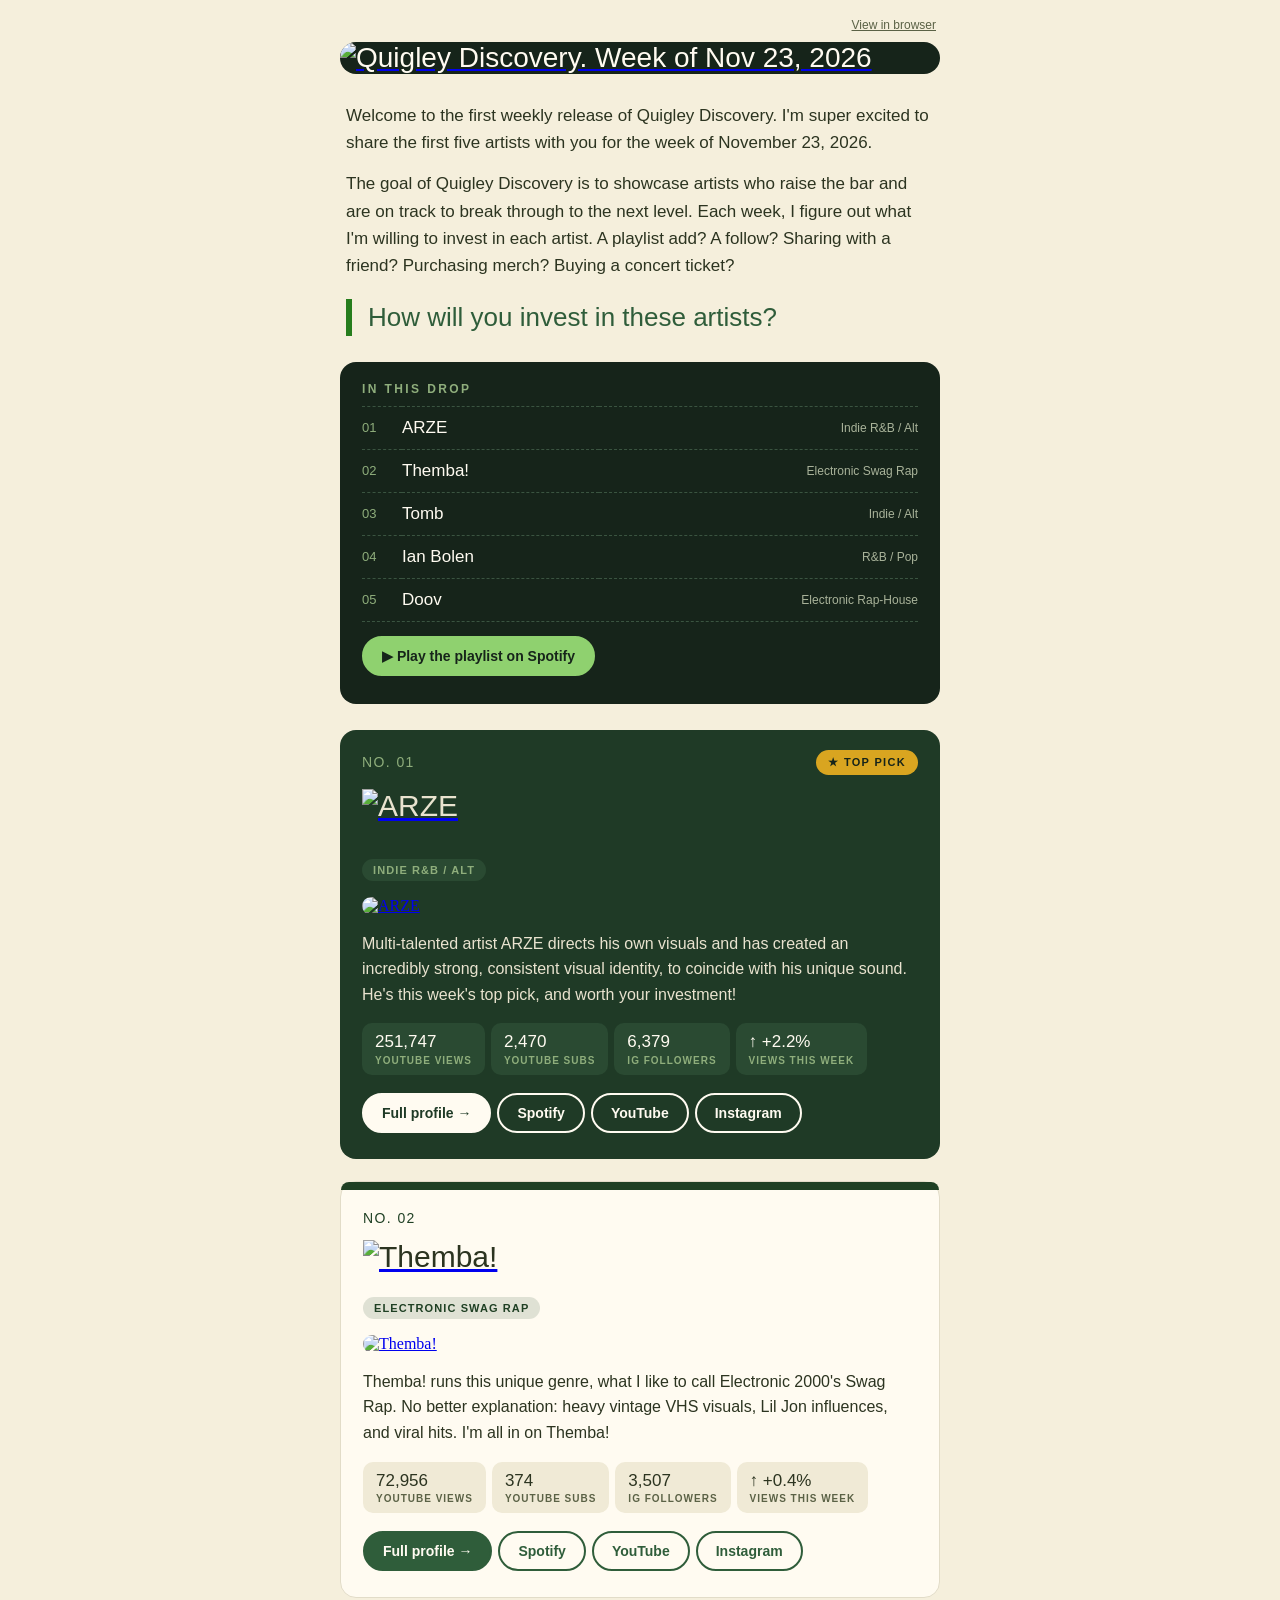
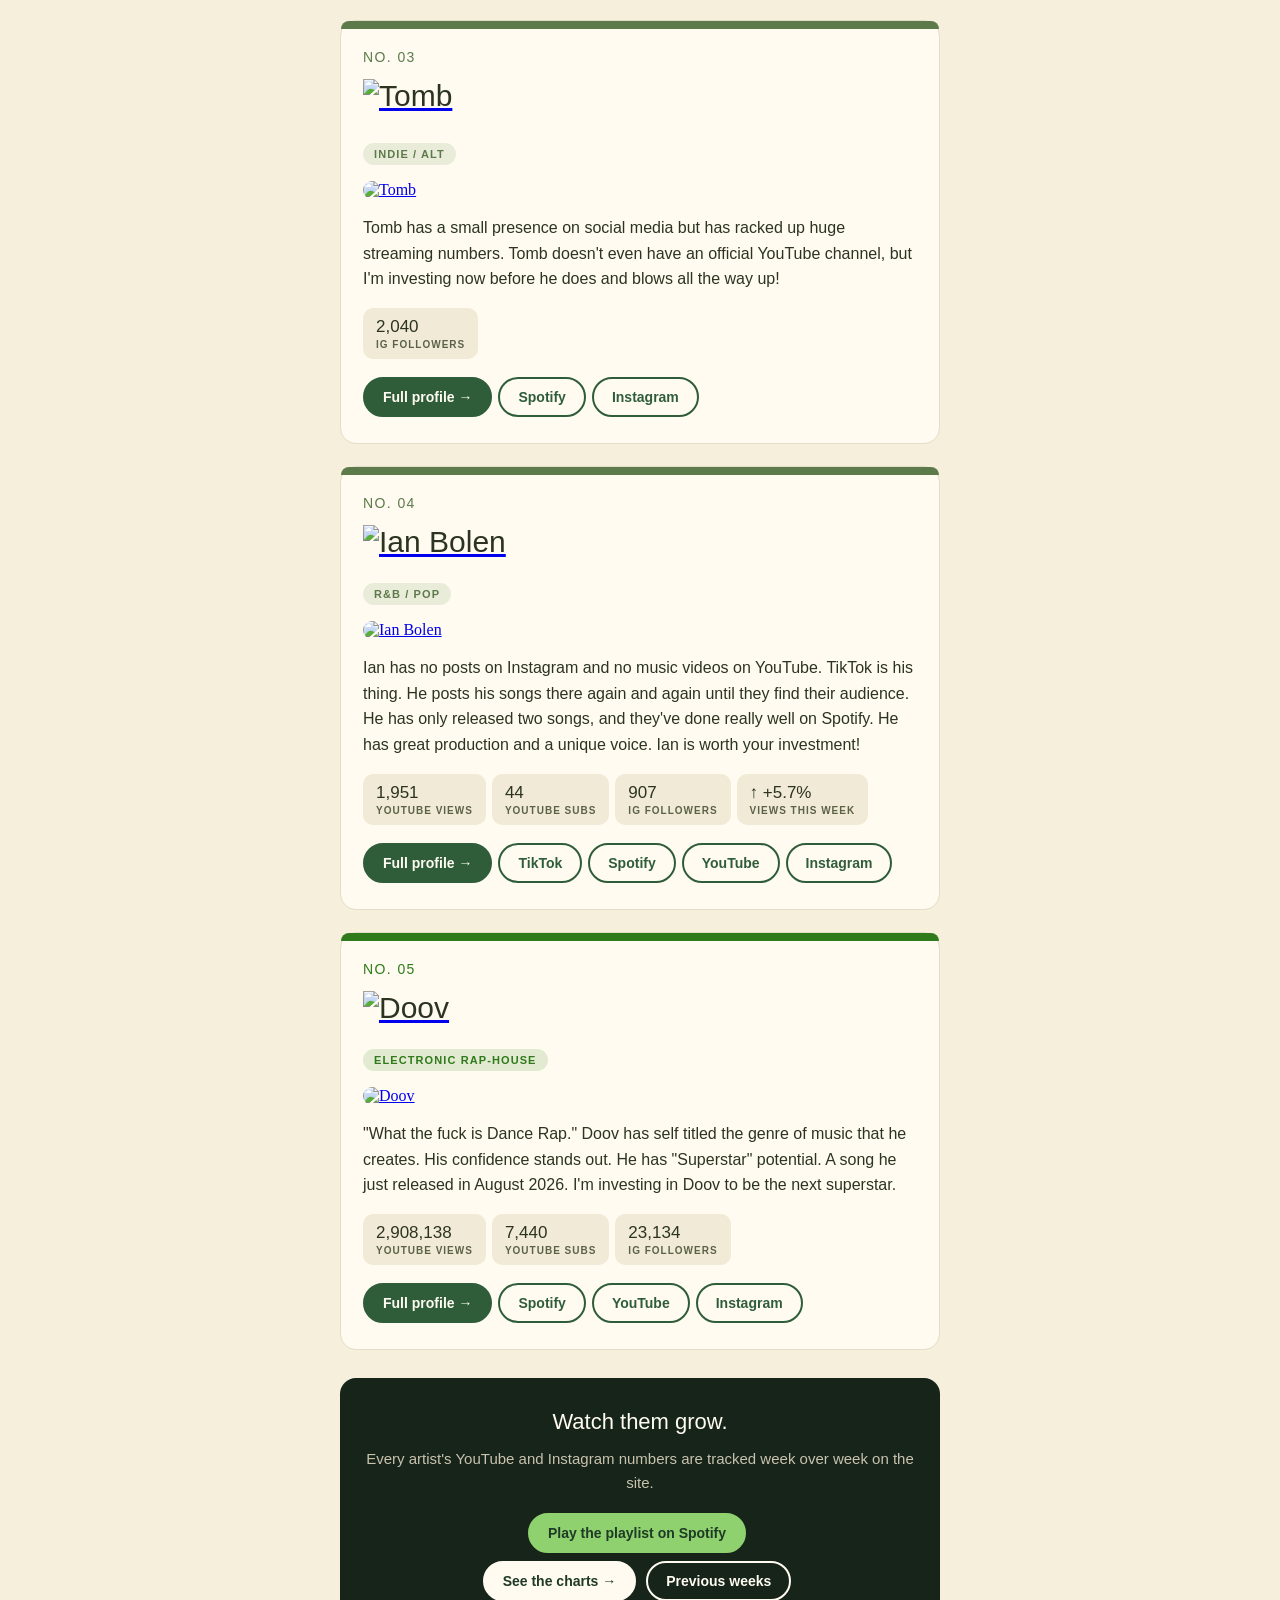
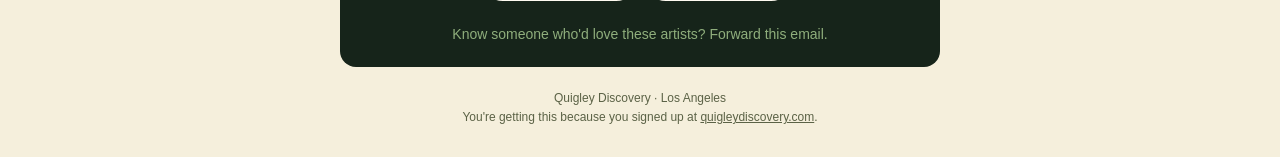
==== frontend/email/2026-11-23/index.html @ c69f8903 "Weekly newsletter: generator, images and the Nov 23 email backend/email_draft.py builds the mailing-" ====
<!DOCTYPE html>
<html lang="en">
<head>
<meta charset="utf-8">
<meta name="viewport" content="width=device-width, initial-scale=1">
<meta name="color-scheme" content="light">
<title>This week&#x27;s 5: ARZE + 4 more independent artists</title>
<!-- Subject line: This week&#x27;s 5: ARZE + 4 more independent artists -->
</head>
<body style="margin:0;padding:0;background:#F5EFDC;">
<div style="display:none;max-height:0;overflow:hidden;opacity:0;">Week of Nov 23, 2026: ARZE, Themba!, Tomb, Ian Bolen, Doov.</div>
<table role="presentation" width="100%" cellpadding="0" cellspacing="0" border="0" style="background:#F5EFDC;">
<tr><td align="center" style="padding:18px 12px 30px 12px;">
  <table role="presentation" width="100%" cellpadding="0" cellspacing="0" border="0" style="max-width:600px;">

    <tr><td align="right" style="padding:0 4px 10px 0;font-family:Arial, Helvetica, sans-serif;font-size:12px;">
      <a href="/email/2026-11-23/" style="color:#5B6246;">View in browser</a>
    </td></tr>

    <tr><td><a href="/"><img src="/email/2026-11-23/header.jpg" width="600" alt="Quigley Discovery. Week of Nov 23, 2026"
      style="display:block;width:100%;max-width:600px;height:auto;border:0;border-radius:18px;
      background:#16241A;font-family:'Arial Black', Arial, Helvetica, sans-serif;font-size:28px;color:#FFFBF1;"></a></td></tr>

    
<tr><td style="padding:28px 6px 26px 6px;">
  <p style="font-family:Arial, Helvetica, sans-serif;font-size:17px;line-height:1.6;color:#2C3420;margin:0 0 14px 0;">Welcome to the first weekly release of Quigley Discovery. I&#x27;m super excited to share the first five artists with you for the week of November 23, 2026.</p><p style="font-family:Arial, Helvetica, sans-serif;font-size:17px;line-height:1.6;color:#2C3420;margin:0 0 14px 0;">The goal of Quigley Discovery is to showcase artists who raise the bar and are on track to break through to the next level. Each week, I figure out what I&#x27;m willing to invest in each artist. A playlist add? A follow? Sharing with a friend? Purchasing merch? Buying a concert ticket?</p>
  <p style="font-family:'Arial Black', Arial, Helvetica, sans-serif;font-size:26px;line-height:1.25;color:#2F5D3A;margin:20px 0 0 0;
            padding:2px 0 2px 16px;border-left:6px solid #267D1D;">How will you invest in these artists?</p>
</td></tr>
    
<tr><td style="padding:0 0 26px 0;">
  <table role="presentation" width="100%" cellpadding="0" cellspacing="0" border="0" style="background:#16241A;border-radius:16px;">
    <tr><td style="padding:20px 22px 10px 22px;">
      <div style="font-family:Arial, Helvetica, sans-serif;font-size:12px;font-weight:bold;letter-spacing:.2em;color:#8FAE7C;margin-bottom:10px;">IN THIS DROP</div>
      <table role="presentation" width="100%" cellpadding="0" cellspacing="0" border="0"><tr><td style="padding:11px 0;border-top:1px dashed #3A5440;font-family:'Arial Black', Arial, Helvetica, sans-serif;font-size:13px;color:#8FAE7C;width:40px;">01</td><td style="padding:11px 0;border-top:1px dashed #3A5440;"><a href="/artist-arze.html" style="font-family:'Arial Black', Arial, Helvetica, sans-serif;font-size:17px;color:#FFFBF1;text-decoration:none;">ARZE</a></td><td align="right" style="padding:11px 0;border-top:1px dashed #3A5440;font-family:Arial, Helvetica, sans-serif;font-size:12px;color:#A9B39A;">Indie R&amp;B / Alt</td></tr><tr><td style="padding:11px 0;border-top:1px dashed #3A5440;font-family:'Arial Black', Arial, Helvetica, sans-serif;font-size:13px;color:#8FAE7C;width:40px;">02</td><td style="padding:11px 0;border-top:1px dashed #3A5440;"><a href="/artist-themba.html" style="font-family:'Arial Black', Arial, Helvetica, sans-serif;font-size:17px;color:#FFFBF1;text-decoration:none;">Themba!</a></td><td align="right" style="padding:11px 0;border-top:1px dashed #3A5440;font-family:Arial, Helvetica, sans-serif;font-size:12px;color:#A9B39A;">Electronic Swag Rap</td></tr><tr><td style="padding:11px 0;border-top:1px dashed #3A5440;font-family:'Arial Black', Arial, Helvetica, sans-serif;font-size:13px;color:#8FAE7C;width:40px;">03</td><td style="padding:11px 0;border-top:1px dashed #3A5440;"><a href="/artist-tomb.html" style="font-family:'Arial Black', Arial, Helvetica, sans-serif;font-size:17px;color:#FFFBF1;text-decoration:none;">Tomb</a></td><td align="right" style="padding:11px 0;border-top:1px dashed #3A5440;font-family:Arial, Helvetica, sans-serif;font-size:12px;color:#A9B39A;">Indie / Alt</td></tr><tr><td style="padding:11px 0;border-top:1px dashed #3A5440;font-family:'Arial Black', Arial, Helvetica, sans-serif;font-size:13px;color:#8FAE7C;width:40px;">04</td><td style="padding:11px 0;border-top:1px dashed #3A5440;"><a href="/artist-ianbolen.html" style="font-family:'Arial Black', Arial, Helvetica, sans-serif;font-size:17px;color:#FFFBF1;text-decoration:none;">Ian Bolen</a></td><td align="right" style="padding:11px 0;border-top:1px dashed #3A5440;font-family:Arial, Helvetica, sans-serif;font-size:12px;color:#A9B39A;">R&amp;B / Pop</td></tr><tr><td style="padding:11px 0;border-top:1px dashed #3A5440;font-family:'Arial Black', Arial, Helvetica, sans-serif;font-size:13px;color:#8FAE7C;width:40px;">05</td><td style="padding:11px 0;border-top:1px dashed #3A5440;"><a href="/artist-doov.html" style="font-family:'Arial Black', Arial, Helvetica, sans-serif;font-size:17px;color:#FFFBF1;text-decoration:none;">Doov</a></td><td align="right" style="padding:11px 0;border-top:1px dashed #3A5440;font-family:Arial, Helvetica, sans-serif;font-size:12px;color:#A9B39A;">Electronic Rap-House</td></tr></table>
      <div style="padding:14px 0 10px 0;border-top:1px dashed #3A5440;"><a href="https://open.spotify.com/playlist/3cFHp7d52RIgABkrrFsjii" style="display:inline-block;background:#8FD16F;color:#16241A;border:2px solid #8FD16F;padding:10px 18px;border-radius:999px;font-family:Arial, Helvetica, sans-serif;font-size:14px;font-weight:bold;text-decoration:none;margin:0 6px 8px 0;">▶ Play the playlist on Spotify</a></div>
    </td></tr>
  </table>
</td></tr>
    
<tr><td style="padding:0 0 22px 0;">
  <table role="presentation" width="100%" cellpadding="0" cellspacing="0" border="0"
         style="background:#1F3A26;border-radius:16px;">
    
    <tr><td style="padding:20px 22px 18px 22px;">
      <table role="presentation" width="100%" cellpadding="0" cellspacing="0" border="0"><tr>
        <td style="vertical-align:middle;font-family:'Arial Black', Arial, Helvetica, sans-serif;font-size:14px;letter-spacing:.1em;color:#8FAE7C;">NO. 01</td>
        <td align="right" style="vertical-align:middle;"><span style="display:inline-block;background:#D9A520;color:#16241A;font-family:Arial, Helvetica, sans-serif;font-size:11px;font-weight:bold;letter-spacing:.12em;padding:6px 12px;border-radius:999px;">★ TOP PICK</span></td>
      </tr></table>
      <a href="/artist-arze.html"><img src="/email/2026-11-23/name-arze.png" width="175" height="58"
         alt="ARZE" style="display:block;max-width:100%;height:auto;border:0;margin:14px 0 12px 0;
         font-family:'Arial Black', Arial, Helvetica, sans-serif;font-size:30px;color:#E9E3CF;"></a>
      <span style="display:inline-block;background:#2A4A32;color:#8FAE7C;font-family:Arial, Helvetica, sans-serif;font-size:11px;font-weight:bold;letter-spacing:.1em;text-transform:uppercase;padding:5px 11px;border-radius:999px;">Indie R&amp;B / Alt</span>
      <a href="/artist-arze.html"><img src="/email/2026-11-23/photo-arze.jpg" width="556" alt="ARZE" style="display:block;width:100%;max-width:556px;height:auto;border:0;border-radius:12px;margin:16px 0 0 0;"></a>
      <p style="font-family:Arial, Helvetica, sans-serif;font-size:16px;line-height:1.6;color:#E9E3CF;margin:16px 0 0 0;">Multi-talented artist ARZE directs his own visuals and has created an incredibly strong, consistent visual identity, to coincide with his unique sound. He&#x27;s this week&#x27;s top pick, and worth your investment!</p>
      <div style="margin:16px 0 4px 0;"><div style="display:inline-block;vertical-align:top;background:#2A4A32;border-radius:10px;padding:9px 13px;margin:0 6px 6px 0;"><div style="font-family:'Arial Black', Arial, Helvetica, sans-serif;font-size:17px;line-height:1.2;color:#FFFBF1;">251,747</div><div style="font-family:Arial, Helvetica, sans-serif;font-size:10px;font-weight:bold;letter-spacing:.1em;text-transform:uppercase;color:#8FAE7C;margin-top:2px;">YouTube views</div></div><div style="display:inline-block;vertical-align:top;background:#2A4A32;border-radius:10px;padding:9px 13px;margin:0 6px 6px 0;"><div style="font-family:'Arial Black', Arial, Helvetica, sans-serif;font-size:17px;line-height:1.2;color:#FFFBF1;">2,470</div><div style="font-family:Arial, Helvetica, sans-serif;font-size:10px;font-weight:bold;letter-spacing:.1em;text-transform:uppercase;color:#8FAE7C;margin-top:2px;">YouTube subs</div></div><div style="display:inline-block;vertical-align:top;background:#2A4A32;border-radius:10px;padding:9px 13px;margin:0 6px 6px 0;"><div style="font-family:'Arial Black', Arial, Helvetica, sans-serif;font-size:17px;line-height:1.2;color:#FFFBF1;">6,379</div><div style="font-family:Arial, Helvetica, sans-serif;font-size:10px;font-weight:bold;letter-spacing:.1em;text-transform:uppercase;color:#8FAE7C;margin-top:2px;">IG followers</div></div><div style="display:inline-block;vertical-align:top;background:#2A4A32;border-radius:10px;padding:9px 13px;margin:0 6px 6px 0;"><div style="font-family:'Arial Black', Arial, Helvetica, sans-serif;font-size:17px;line-height:1.2;color:#FFFBF1;">↑ +2.2%</div><div style="font-family:Arial, Helvetica, sans-serif;font-size:10px;font-weight:bold;letter-spacing:.1em;text-transform:uppercase;color:#8FAE7C;margin-top:2px;">views this week</div></div></div>
      <div style="margin-top:12px;"><a href="/artist-arze.html" style="display:inline-block;background:#FFFBF1;color:#1F3A26;border:2px solid #FFFBF1;padding:10px 18px;border-radius:999px;font-family:Arial, Helvetica, sans-serif;font-size:14px;font-weight:bold;text-decoration:none;margin:0 6px 8px 0;">Full profile →</a><a href="https://open.spotify.com/artist/1mc1ff9UjEKIxGPY8CJdSA" style="display:inline-block;background:transparent;color:#FFFBF1;border:2px solid #FFFBF1;padding:10px 18px;border-radius:999px;font-family:Arial, Helvetica, sans-serif;font-size:14px;font-weight:bold;text-decoration:none;margin:0 6px 8px 0;">Spotify</a><a href="https://youtu.be/oFea3kAnpk0?si=DdUPO1YM6VYQZkXA" style="display:inline-block;background:transparent;color:#FFFBF1;border:2px solid #FFFBF1;padding:10px 18px;border-radius:999px;font-family:Arial, Helvetica, sans-serif;font-size:14px;font-weight:bold;text-decoration:none;margin:0 6px 8px 0;">YouTube</a><a href="https://www.instagram.com/_____arze_____" style="display:inline-block;background:transparent;color:#FFFBF1;border:2px solid #FFFBF1;padding:10px 18px;border-radius:999px;font-family:Arial, Helvetica, sans-serif;font-size:14px;font-weight:bold;text-decoration:none;margin:0 6px 8px 0;">Instagram</a></div>
    </td></tr>
  </table>
</td></tr>
<tr><td style="padding:0 0 22px 0;">
  <table role="presentation" width="100%" cellpadding="0" cellspacing="0" border="0"
         style="background:#FFFBF1;border:1px solid #E2DCC8;border-radius:16px;">
    <tr><td style="height:8px;line-height:8px;font-size:0;background:#1F4024;border-radius:16px 16px 0 0;">&nbsp;</td></tr>
    <tr><td style="padding:20px 22px 18px 22px;">
      <table role="presentation" width="100%" cellpadding="0" cellspacing="0" border="0"><tr>
        <td style="vertical-align:middle;font-family:'Arial Black', Arial, Helvetica, sans-serif;font-size:14px;letter-spacing:.1em;color:#1F4024;">NO. 02</td>
        
      </tr></table>
      <a href="/artist-themba.html"><img src="/email/2026-11-23/name-themba.png" width="303" height="45"
         alt="Themba!" style="display:block;max-width:100%;height:auto;border:0;margin:14px 0 12px 0;
         font-family:'Arial Black', Arial, Helvetica, sans-serif;font-size:30px;color:#2C3420;"></a>
      <span style="display:inline-block;background:rgba(31,64,36,0.14);color:#1F4024;font-family:Arial, Helvetica, sans-serif;font-size:11px;font-weight:bold;letter-spacing:.1em;text-transform:uppercase;padding:5px 11px;border-radius:999px;">Electronic Swag Rap</span>
      <a href="/artist-themba.html"><img src="/email/2026-11-23/photo-themba.jpg" width="556" alt="Themba!" style="display:block;width:100%;max-width:556px;height:auto;border:0;border-radius:12px;margin:16px 0 0 0;"></a>
      <p style="font-family:Arial, Helvetica, sans-serif;font-size:16px;line-height:1.6;color:#2C3420;margin:16px 0 0 0;">Themba! runs this unique genre, what I like to call Electronic 2000&#x27;s Swag Rap. No better explanation: heavy vintage VHS visuals, Lil Jon influences, and viral hits. I&#x27;m all in on Themba!</p>
      <div style="margin:16px 0 4px 0;"><div style="display:inline-block;vertical-align:top;background:#F0EAD6;border-radius:10px;padding:9px 13px;margin:0 6px 6px 0;"><div style="font-family:'Arial Black', Arial, Helvetica, sans-serif;font-size:17px;line-height:1.2;color:#2C3420;">72,956</div><div style="font-family:Arial, Helvetica, sans-serif;font-size:10px;font-weight:bold;letter-spacing:.1em;text-transform:uppercase;color:#5B6246;margin-top:2px;">YouTube views</div></div><div style="display:inline-block;vertical-align:top;background:#F0EAD6;border-radius:10px;padding:9px 13px;margin:0 6px 6px 0;"><div style="font-family:'Arial Black', Arial, Helvetica, sans-serif;font-size:17px;line-height:1.2;color:#2C3420;">374</div><div style="font-family:Arial, Helvetica, sans-serif;font-size:10px;font-weight:bold;letter-spacing:.1em;text-transform:uppercase;color:#5B6246;margin-top:2px;">YouTube subs</div></div><div style="display:inline-block;vertical-align:top;background:#F0EAD6;border-radius:10px;padding:9px 13px;margin:0 6px 6px 0;"><div style="font-family:'Arial Black', Arial, Helvetica, sans-serif;font-size:17px;line-height:1.2;color:#2C3420;">3,507</div><div style="font-family:Arial, Helvetica, sans-serif;font-size:10px;font-weight:bold;letter-spacing:.1em;text-transform:uppercase;color:#5B6246;margin-top:2px;">IG followers</div></div><div style="display:inline-block;vertical-align:top;background:#F0EAD6;border-radius:10px;padding:9px 13px;margin:0 6px 6px 0;"><div style="font-family:'Arial Black', Arial, Helvetica, sans-serif;font-size:17px;line-height:1.2;color:#2C3420;">↑ +0.4%</div><div style="font-family:Arial, Helvetica, sans-serif;font-size:10px;font-weight:bold;letter-spacing:.1em;text-transform:uppercase;color:#5B6246;margin-top:2px;">views this week</div></div></div>
      <div style="margin-top:12px;"><a href="/artist-themba.html" style="display:inline-block;background:#2F5D3A;color:#FFFBF1;border:2px solid #2F5D3A;padding:10px 18px;border-radius:999px;font-family:Arial, Helvetica, sans-serif;font-size:14px;font-weight:bold;text-decoration:none;margin:0 6px 8px 0;">Full profile →</a><a href="https://open.spotify.com/artist/42rqSuMW9VQ8ccRKgpOZOD" style="display:inline-block;background:transparent;color:#2F5D3A;border:2px solid #2F5D3A;padding:10px 18px;border-radius:999px;font-family:Arial, Helvetica, sans-serif;font-size:14px;font-weight:bold;text-decoration:none;margin:0 6px 8px 0;">Spotify</a><a href="https://youtu.be/y43o6mVcnL4?si=lgsZPemz0tMBEzfY" style="display:inline-block;background:transparent;color:#2F5D3A;border:2px solid #2F5D3A;padding:10px 18px;border-radius:999px;font-family:Arial, Helvetica, sans-serif;font-size:14px;font-weight:bold;text-decoration:none;margin:0 6px 8px 0;">YouTube</a><a href="https://www.instagram.com/thembaaaaaaaaaa/" style="display:inline-block;background:transparent;color:#2F5D3A;border:2px solid #2F5D3A;padding:10px 18px;border-radius:999px;font-family:Arial, Helvetica, sans-serif;font-size:14px;font-weight:bold;text-decoration:none;margin:0 6px 8px 0;">Instagram</a></div>
    </td></tr>
  </table>
</td></tr>
<tr><td style="padding:0 0 22px 0;">
  <table role="presentation" width="100%" cellpadding="0" cellspacing="0" border="0"
         style="background:#FFFBF1;border:1px solid #E2DCC8;border-radius:16px;">
    <tr><td style="height:8px;line-height:8px;font-size:0;background:#5C7A4A;border-radius:16px 16px 0 0;">&nbsp;</td></tr>
    <tr><td style="padding:20px 22px 18px 22px;">
      <table role="presentation" width="100%" cellpadding="0" cellspacing="0" border="0"><tr>
        <td style="vertical-align:middle;font-family:'Arial Black', Arial, Helvetica, sans-serif;font-size:14px;letter-spacing:.1em;color:#5C7A4A;">NO. 03</td>
        
      </tr></table>
      <a href="/artist-tomb.html"><img src="/email/2026-11-23/name-tomb.png" width="140" height="52"
         alt="Tomb" style="display:block;max-width:100%;height:auto;border:0;margin:14px 0 12px 0;
         font-family:'Arial Black', Arial, Helvetica, sans-serif;font-size:30px;color:#2C3420;"></a>
      <span style="display:inline-block;background:rgba(140,168,110,0.18);color:#5C7A4A;font-family:Arial, Helvetica, sans-serif;font-size:11px;font-weight:bold;letter-spacing:.1em;text-transform:uppercase;padding:5px 11px;border-radius:999px;">Indie / Alt</span>
      <a href="/artist-tomb.html"><img src="/email/2026-11-23/photo-tomb.jpg" width="556" alt="Tomb" style="display:block;width:100%;max-width:556px;height:auto;border:0;border-radius:12px;margin:16px 0 0 0;"></a>
      <p style="font-family:Arial, Helvetica, sans-serif;font-size:16px;line-height:1.6;color:#2C3420;margin:16px 0 0 0;">Tomb has a small presence on social media but has racked up huge streaming numbers. Tomb doesn&#x27;t even have an official YouTube channel, but I&#x27;m investing now before he does and blows all the way up!</p>
      <div style="margin:16px 0 4px 0;"><div style="display:inline-block;vertical-align:top;background:#F0EAD6;border-radius:10px;padding:9px 13px;margin:0 6px 6px 0;"><div style="font-family:'Arial Black', Arial, Helvetica, sans-serif;font-size:17px;line-height:1.2;color:#2C3420;">2,040</div><div style="font-family:Arial, Helvetica, sans-serif;font-size:10px;font-weight:bold;letter-spacing:.1em;text-transform:uppercase;color:#5B6246;margin-top:2px;">IG followers</div></div></div>
      <div style="margin-top:12px;"><a href="/artist-tomb.html" style="display:inline-block;background:#2F5D3A;color:#FFFBF1;border:2px solid #2F5D3A;padding:10px 18px;border-radius:999px;font-family:Arial, Helvetica, sans-serif;font-size:14px;font-weight:bold;text-decoration:none;margin:0 6px 8px 0;">Full profile →</a><a href="https://open.spotify.com/artist/4udkKl2jIWRX7CzPthWTvF" style="display:inline-block;background:transparent;color:#2F5D3A;border:2px solid #2F5D3A;padding:10px 18px;border-radius:999px;font-family:Arial, Helvetica, sans-serif;font-size:14px;font-weight:bold;text-decoration:none;margin:0 6px 8px 0;">Spotify</a><a href="https://www.instagram.com/tomb.___/" style="display:inline-block;background:transparent;color:#2F5D3A;border:2px solid #2F5D3A;padding:10px 18px;border-radius:999px;font-family:Arial, Helvetica, sans-serif;font-size:14px;font-weight:bold;text-decoration:none;margin:0 6px 8px 0;">Instagram</a></div>
    </td></tr>
  </table>
</td></tr>
<tr><td style="padding:0 0 22px 0;">
  <table role="presentation" width="100%" cellpadding="0" cellspacing="0" border="0"
         style="background:#FFFBF1;border:1px solid #E2DCC8;border-radius:16px;">
    <tr><td style="height:8px;line-height:8px;font-size:0;background:#5C7A4A;border-radius:16px 16px 0 0;">&nbsp;</td></tr>
    <tr><td style="padding:20px 22px 18px 22px;">
      <table role="presentation" width="100%" cellpadding="0" cellspacing="0" border="0"><tr>
        <td style="vertical-align:middle;font-family:'Arial Black', Arial, Helvetica, sans-serif;font-size:14px;letter-spacing:.1em;color:#5C7A4A;">NO. 04</td>
        
      </tr></table>
      <a href="/artist-ianbolen.html"><img src="/email/2026-11-23/name-ian-bolen.png" width="196" height="46"
         alt="Ian Bolen" style="display:block;max-width:100%;height:auto;border:0;margin:14px 0 12px 0;
         font-family:'Arial Black', Arial, Helvetica, sans-serif;font-size:30px;color:#2C3420;"></a>
      <span style="display:inline-block;background:rgba(140,168,110,0.18);color:#5C7A4A;font-family:Arial, Helvetica, sans-serif;font-size:11px;font-weight:bold;letter-spacing:.1em;text-transform:uppercase;padding:5px 11px;border-radius:999px;">R&amp;B / Pop</span>
      <a href="/artist-ianbolen.html"><img src="/email/2026-11-23/photo-ian-bolen.jpg" width="556" alt="Ian Bolen" style="display:block;width:100%;max-width:556px;height:auto;border:0;border-radius:12px;margin:16px 0 0 0;"></a>
      <p style="font-family:Arial, Helvetica, sans-serif;font-size:16px;line-height:1.6;color:#2C3420;margin:16px 0 0 0;">Ian has no posts on Instagram and no music videos on YouTube. TikTok is his thing. He posts his songs there again and again until they find their audience. He has only released two songs, and they&#x27;ve done really well on Spotify. He has great production and a unique voice. Ian is worth your investment!</p>
      <div style="margin:16px 0 4px 0;"><div style="display:inline-block;vertical-align:top;background:#F0EAD6;border-radius:10px;padding:9px 13px;margin:0 6px 6px 0;"><div style="font-family:'Arial Black', Arial, Helvetica, sans-serif;font-size:17px;line-height:1.2;color:#2C3420;">1,951</div><div style="font-family:Arial, Helvetica, sans-serif;font-size:10px;font-weight:bold;letter-spacing:.1em;text-transform:uppercase;color:#5B6246;margin-top:2px;">YouTube views</div></div><div style="display:inline-block;vertical-align:top;background:#F0EAD6;border-radius:10px;padding:9px 13px;margin:0 6px 6px 0;"><div style="font-family:'Arial Black', Arial, Helvetica, sans-serif;font-size:17px;line-height:1.2;color:#2C3420;">44</div><div style="font-family:Arial, Helvetica, sans-serif;font-size:10px;font-weight:bold;letter-spacing:.1em;text-transform:uppercase;color:#5B6246;margin-top:2px;">YouTube subs</div></div><div style="display:inline-block;vertical-align:top;background:#F0EAD6;border-radius:10px;padding:9px 13px;margin:0 6px 6px 0;"><div style="font-family:'Arial Black', Arial, Helvetica, sans-serif;font-size:17px;line-height:1.2;color:#2C3420;">907</div><div style="font-family:Arial, Helvetica, sans-serif;font-size:10px;font-weight:bold;letter-spacing:.1em;text-transform:uppercase;color:#5B6246;margin-top:2px;">IG followers</div></div><div style="display:inline-block;vertical-align:top;background:#F0EAD6;border-radius:10px;padding:9px 13px;margin:0 6px 6px 0;"><div style="font-family:'Arial Black', Arial, Helvetica, sans-serif;font-size:17px;line-height:1.2;color:#2C3420;">↑ +5.7%</div><div style="font-family:Arial, Helvetica, sans-serif;font-size:10px;font-weight:bold;letter-spacing:.1em;text-transform:uppercase;color:#5B6246;margin-top:2px;">views this week</div></div></div>
      <div style="margin-top:12px;"><a href="/artist-ianbolen.html" style="display:inline-block;background:#2F5D3A;color:#FFFBF1;border:2px solid #2F5D3A;padding:10px 18px;border-radius:999px;font-family:Arial, Helvetica, sans-serif;font-size:14px;font-weight:bold;text-decoration:none;margin:0 6px 8px 0;">Full profile →</a><a href="https://www.tiktok.com/@ianbolen" style="display:inline-block;background:transparent;color:#2F5D3A;border:2px solid #2F5D3A;padding:10px 18px;border-radius:999px;font-family:Arial, Helvetica, sans-serif;font-size:14px;font-weight:bold;text-decoration:none;margin:0 6px 8px 0;">TikTok</a><a href="https://open.spotify.com/artist/5E2qcj2QQnEN61NePeYDDo" style="display:inline-block;background:transparent;color:#2F5D3A;border:2px solid #2F5D3A;padding:10px 18px;border-radius:999px;font-family:Arial, Helvetica, sans-serif;font-size:14px;font-weight:bold;text-decoration:none;margin:0 6px 8px 0;">Spotify</a><a href="https://youtu.be/2hPu_C3C3QU?si=trLALnZj9ygLRa__" style="display:inline-block;background:transparent;color:#2F5D3A;border:2px solid #2F5D3A;padding:10px 18px;border-radius:999px;font-family:Arial, Helvetica, sans-serif;font-size:14px;font-weight:bold;text-decoration:none;margin:0 6px 8px 0;">YouTube</a><a href="https://www.instagram.com/ianbolen/?hl=en" style="display:inline-block;background:transparent;color:#2F5D3A;border:2px solid #2F5D3A;padding:10px 18px;border-radius:999px;font-family:Arial, Helvetica, sans-serif;font-size:14px;font-weight:bold;text-decoration:none;margin:0 6px 8px 0;">Instagram</a></div>
    </td></tr>
  </table>
</td></tr>
<tr><td style="padding:0 0 22px 0;">
  <table role="presentation" width="100%" cellpadding="0" cellspacing="0" border="0"
         style="background:#FFFBF1;border:1px solid #E2DCC8;border-radius:16px;">
    <tr><td style="height:8px;line-height:8px;font-size:0;background:#2F7A1A;border-radius:16px 16px 0 0;">&nbsp;</td></tr>
    <tr><td style="padding:20px 22px 18px 22px;">
      <table role="presentation" width="100%" cellpadding="0" cellspacing="0" border="0"><tr>
        <td style="vertical-align:middle;font-family:'Arial Black', Arial, Helvetica, sans-serif;font-size:14px;letter-spacing:.1em;color:#2F7A1A;">NO. 05</td>
        
      </tr></table>
      <a href="/artist-doov.html"><img src="/email/2026-11-23/name-doov.png" width="142" height="46"
         alt="Doov" style="display:block;max-width:100%;height:auto;border:0;margin:14px 0 12px 0;
         font-family:'Arial Black', Arial, Helvetica, sans-serif;font-size:30px;color:#2C3420;"></a>
      <span style="display:inline-block;background:rgba(79,145,48,0.16);color:#2F7A1A;font-family:Arial, Helvetica, sans-serif;font-size:11px;font-weight:bold;letter-spacing:.1em;text-transform:uppercase;padding:5px 11px;border-radius:999px;">Electronic Rap-House</span>
      <a href="/artist-doov.html"><img src="/email/2026-11-23/photo-doov.jpg" width="556" alt="Doov" style="display:block;width:100%;max-width:556px;height:auto;border:0;border-radius:12px;margin:16px 0 0 0;"></a>
      <p style="font-family:Arial, Helvetica, sans-serif;font-size:16px;line-height:1.6;color:#2C3420;margin:16px 0 0 0;">&quot;What the fuck is Dance Rap.&quot; Doov has self titled the genre of music that he creates. His confidence stands out. He has &quot;Superstar&quot; potential. A song he just released in August 2026. I&#x27;m investing in Doov to be the next superstar.</p>
      <div style="margin:16px 0 4px 0;"><div style="display:inline-block;vertical-align:top;background:#F0EAD6;border-radius:10px;padding:9px 13px;margin:0 6px 6px 0;"><div style="font-family:'Arial Black', Arial, Helvetica, sans-serif;font-size:17px;line-height:1.2;color:#2C3420;">2,908,138</div><div style="font-family:Arial, Helvetica, sans-serif;font-size:10px;font-weight:bold;letter-spacing:.1em;text-transform:uppercase;color:#5B6246;margin-top:2px;">YouTube views</div></div><div style="display:inline-block;vertical-align:top;background:#F0EAD6;border-radius:10px;padding:9px 13px;margin:0 6px 6px 0;"><div style="font-family:'Arial Black', Arial, Helvetica, sans-serif;font-size:17px;line-height:1.2;color:#2C3420;">7,440</div><div style="font-family:Arial, Helvetica, sans-serif;font-size:10px;font-weight:bold;letter-spacing:.1em;text-transform:uppercase;color:#5B6246;margin-top:2px;">YouTube subs</div></div><div style="display:inline-block;vertical-align:top;background:#F0EAD6;border-radius:10px;padding:9px 13px;margin:0 6px 6px 0;"><div style="font-family:'Arial Black', Arial, Helvetica, sans-serif;font-size:17px;line-height:1.2;color:#2C3420;">23,134</div><div style="font-family:Arial, Helvetica, sans-serif;font-size:10px;font-weight:bold;letter-spacing:.1em;text-transform:uppercase;color:#5B6246;margin-top:2px;">IG followers</div></div></div>
      <div style="margin-top:12px;"><a href="/artist-doov.html" style="display:inline-block;background:#2F5D3A;color:#FFFBF1;border:2px solid #2F5D3A;padding:10px 18px;border-radius:999px;font-family:Arial, Helvetica, sans-serif;font-size:14px;font-weight:bold;text-decoration:none;margin:0 6px 8px 0;">Full profile →</a><a href="https://open.spotify.com/artist/5HRGHEtYLGW78bYOxCmhnm" style="display:inline-block;background:transparent;color:#2F5D3A;border:2px solid #2F5D3A;padding:10px 18px;border-radius:999px;font-family:Arial, Helvetica, sans-serif;font-size:14px;font-weight:bold;text-decoration:none;margin:0 6px 8px 0;">Spotify</a><a href="https://www.youtube.com/channel/UCbQQA5AQYX9pkh76fo8-P5g" style="display:inline-block;background:transparent;color:#2F5D3A;border:2px solid #2F5D3A;padding:10px 18px;border-radius:999px;font-family:Arial, Helvetica, sans-serif;font-size:14px;font-weight:bold;text-decoration:none;margin:0 6px 8px 0;">YouTube</a><a href="https://www.instagram.com/itsdoov/" style="display:inline-block;background:transparent;color:#2F5D3A;border:2px solid #2F5D3A;padding:10px 18px;border-radius:999px;font-family:Arial, Helvetica, sans-serif;font-size:14px;font-weight:bold;text-decoration:none;margin:0 6px 8px 0;">Instagram</a></div>
    </td></tr>
  </table>
</td></tr>

    <tr><td style="padding:6px 0 0 0;">
      <table role="presentation" width="100%" cellpadding="0" cellspacing="0" border="0" style="background:#16241A;border-radius:16px;">
        <tr><td align="center" style="padding:30px 22px 22px 22px;">
          <div style="font-family:'Arial Black', Arial, Helvetica, sans-serif;font-size:22px;line-height:1.3;color:#FFFBF1;">Watch them grow.</div>
          <p style="font-family:Arial, Helvetica, sans-serif;font-size:15px;line-height:1.6;color:#C9C3AE;margin:10px 0 18px 0;">
            Every artist's YouTube and Instagram numbers are tracked week over week on the site.</p>
          <a href="https://open.spotify.com/playlist/3cFHp7d52RIgABkrrFsjii" style="display:inline-block;background:#8FD16F;color:#1F3A26;border:2px solid #8FD16F;padding:10px 18px;border-radius:999px;font-family:Arial, Helvetica, sans-serif;font-size:14px;font-weight:bold;text-decoration:none;margin:0 6px 8px 0;">Play the playlist on Spotify</a><br>
          <a href="/#trends" style="display:inline-block;background:#FFFBF1;color:#1F3A26;border:2px solid #FFFBF1;padding:10px 18px;border-radius:999px;font-family:Arial, Helvetica, sans-serif;font-size:14px;font-weight:bold;text-decoration:none;margin:0 6px 8px 0;">See the charts →</a>
          <a href="/archive.html" style="display:inline-block;background:transparent;color:#FFFBF1;border:2px solid #FFFBF1;padding:10px 18px;border-radius:999px;font-family:Arial, Helvetica, sans-serif;font-size:14px;font-weight:bold;text-decoration:none;margin:0 6px 8px 0;">Previous weeks</a>
          <p style="font-family:Arial, Helvetica, sans-serif;font-size:14px;line-height:1.6;color:#8FAE7C;margin:14px 0 0 0;">
            Know someone who'd love these artists? Forward this email.</p>
        </td></tr>
      </table>
    </td></tr>

    <tr><td align="center" style="padding:22px 10px 0 10px;">
      <p style="font-family:Arial, Helvetica, sans-serif;font-size:12px;line-height:1.6;color:#5B6246;margin:0;">
        Quigley Discovery · Los Angeles<br>
        You're getting this because you signed up at
        <a href="/" style="color:#5B6246;">quigleydiscovery.com</a>.
      </p>
    </td></tr>

  </table>
</td></tr>
</table>
</body>
</html>
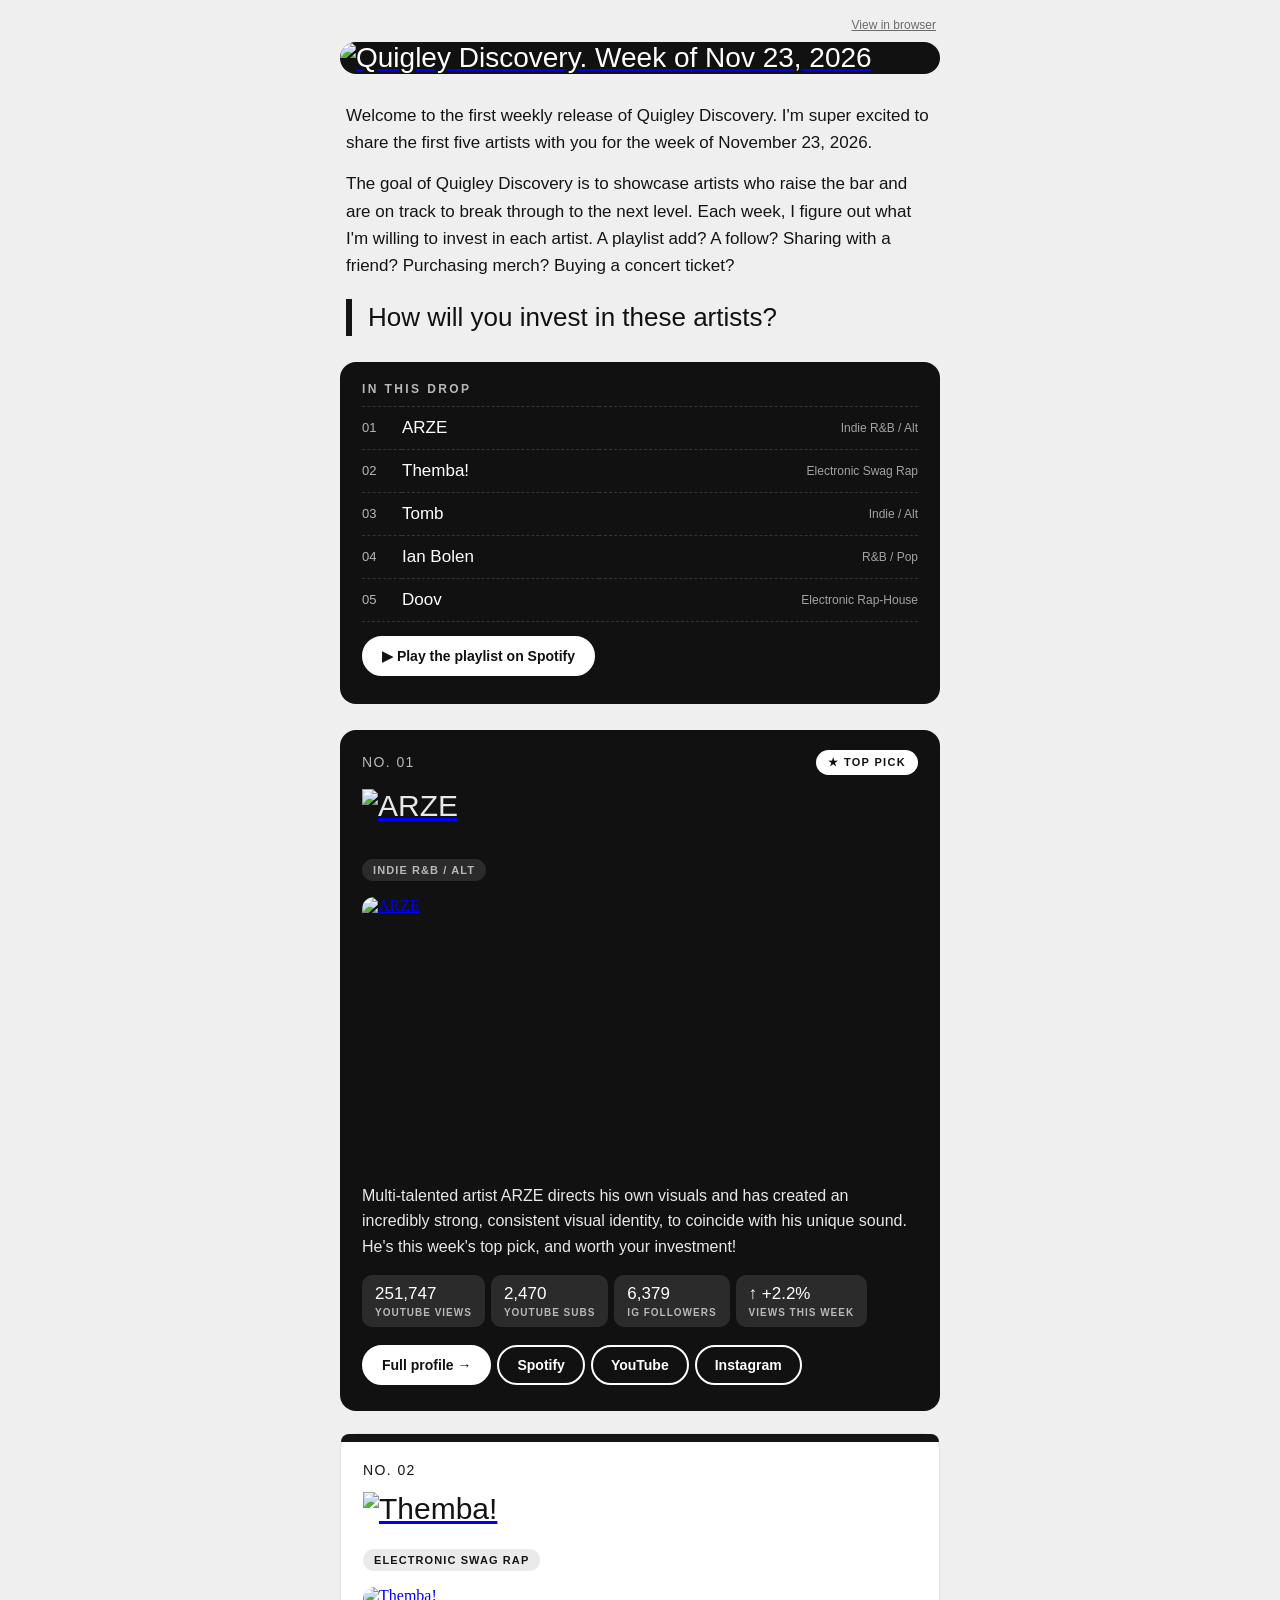
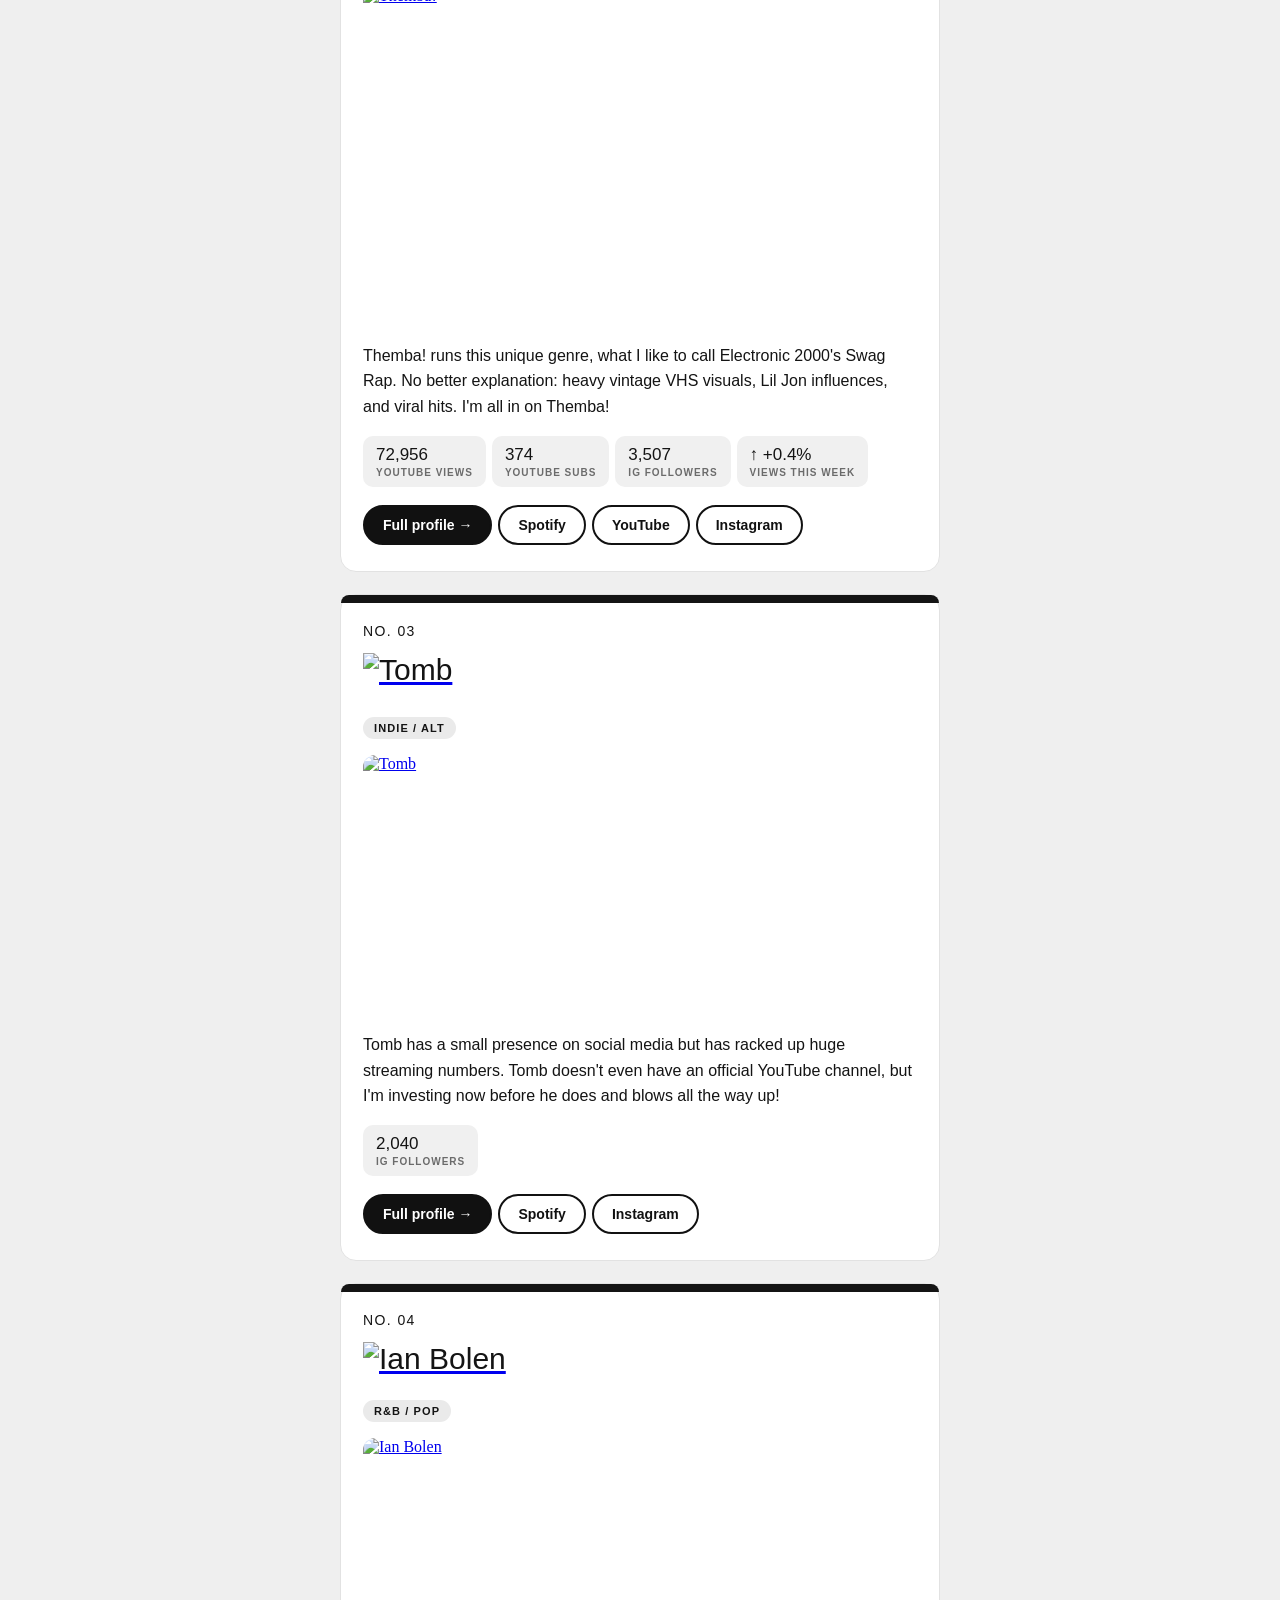
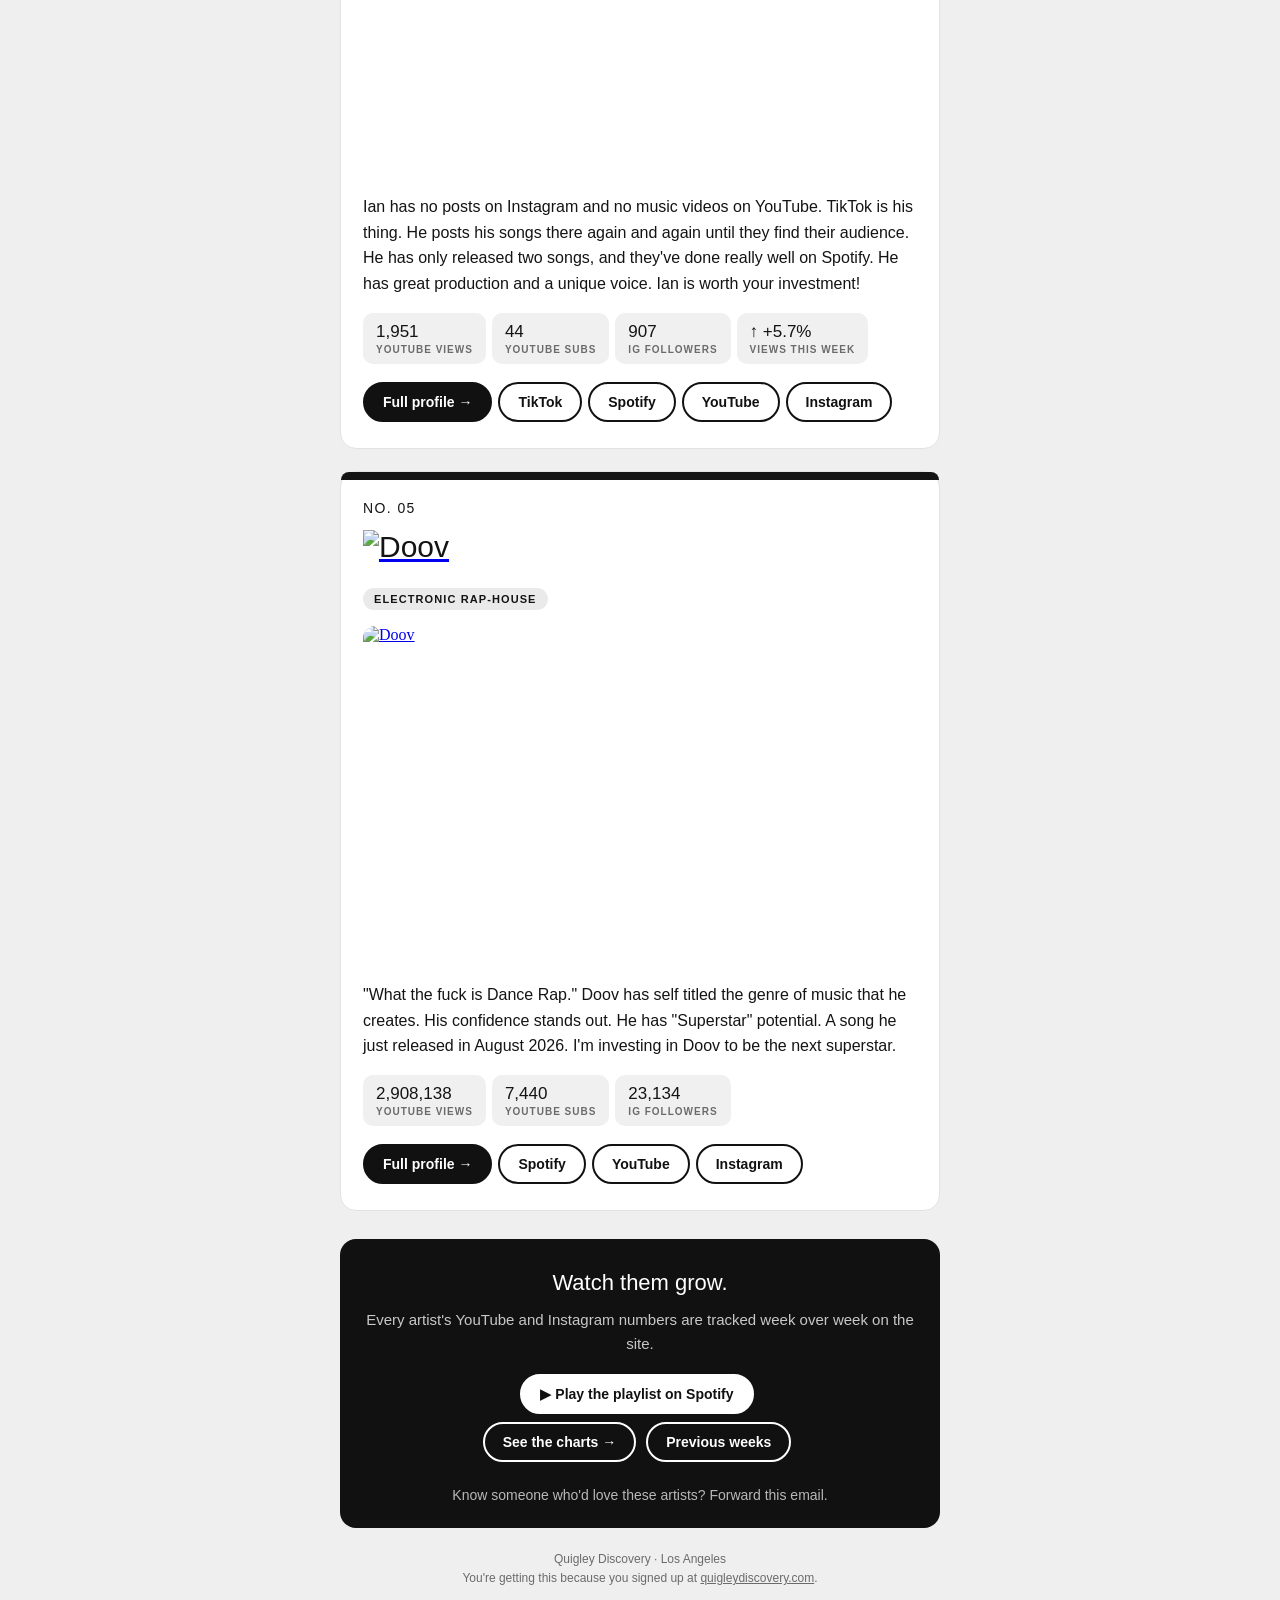
==== commit b57bb1ab: "Newsletter: black and white look, new artist photos sized to fit Co-Authored-By: Claude Opus 5.5 <no" ====
--- a/frontend/email/2026-11-23/index.html
+++ b/frontend/email/2026-11-23/index.html
@@ -7,158 +7,158 @@
 <title>This week&#x27;s 5: ARZE + 4 more independent artists</title>
 <!-- Subject line: This week&#x27;s 5: ARZE + 4 more independent artists -->
 </head>
-<body style="margin:0;padding:0;background:#F5EFDC;">
+<body style="margin:0;padding:0;background:#EFEFEF;">
 <div style="display:none;max-height:0;overflow:hidden;opacity:0;">Week of Nov 23, 2026: ARZE, Themba!, Tomb, Ian Bolen, Doov.</div>
-<table role="presentation" width="100%" cellpadding="0" cellspacing="0" border="0" style="background:#F5EFDC;">
+<table role="presentation" width="100%" cellpadding="0" cellspacing="0" border="0" style="background:#EFEFEF;">
 <tr><td align="center" style="padding:18px 12px 30px 12px;">
   <table role="presentation" width="100%" cellpadding="0" cellspacing="0" border="0" style="max-width:600px;">
 
     <tr><td align="right" style="padding:0 4px 10px 0;font-family:Arial, Helvetica, sans-serif;font-size:12px;">
-      <a href="/email/2026-11-23/" style="color:#5B6246;">View in browser</a>
+      <a href="/email/2026-11-23/" style="color:#6B6B6B;">View in browser</a>
     </td></tr>
 
     <tr><td><a href="/"><img src="/email/2026-11-23/header.jpg" width="600" alt="Quigley Discovery. Week of Nov 23, 2026"
       style="display:block;width:100%;max-width:600px;height:auto;border:0;border-radius:18px;
-      background:#16241A;font-family:'Arial Black', Arial, Helvetica, sans-serif;font-size:28px;color:#FFFBF1;"></a></td></tr>
+      background:#111111;font-family:'Arial Black', Arial, Helvetica, sans-serif;font-size:28px;color:#FFFFFF;"></a></td></tr>
 
     
 <tr><td style="padding:28px 6px 26px 6px;">
-  <p style="font-family:Arial, Helvetica, sans-serif;font-size:17px;line-height:1.6;color:#2C3420;margin:0 0 14px 0;">Welcome to the first weekly release of Quigley Discovery. I&#x27;m super excited to share the first five artists with you for the week of November 23, 2026.</p><p style="font-family:Arial, Helvetica, sans-serif;font-size:17px;line-height:1.6;color:#2C3420;margin:0 0 14px 0;">The goal of Quigley Discovery is to showcase artists who raise the bar and are on track to break through to the next level. Each week, I figure out what I&#x27;m willing to invest in each artist. A playlist add? A follow? Sharing with a friend? Purchasing merch? Buying a concert ticket?</p>
-  <p style="font-family:'Arial Black', Arial, Helvetica, sans-serif;font-size:26px;line-height:1.25;color:#2F5D3A;margin:20px 0 0 0;
-            padding:2px 0 2px 16px;border-left:6px solid #267D1D;">How will you invest in these artists?</p>
+  <p style="font-family:Arial, Helvetica, sans-serif;font-size:17px;line-height:1.6;color:#141414;margin:0 0 14px 0;">Welcome to the first weekly release of Quigley Discovery. I&#x27;m super excited to share the first five artists with you for the week of November 23, 2026.</p><p style="font-family:Arial, Helvetica, sans-serif;font-size:17px;line-height:1.6;color:#141414;margin:0 0 14px 0;">The goal of Quigley Discovery is to showcase artists who raise the bar and are on track to break through to the next level. Each week, I figure out what I&#x27;m willing to invest in each artist. A playlist add? A follow? Sharing with a friend? Purchasing merch? Buying a concert ticket?</p>
+  <p style="font-family:'Arial Black', Arial, Helvetica, sans-serif;font-size:26px;line-height:1.25;color:#111111;margin:20px 0 0 0;
+            padding:2px 0 2px 16px;border-left:6px solid #141414;">How will you invest in these artists?</p>
 </td></tr>
     
 <tr><td style="padding:0 0 26px 0;">
-  <table role="presentation" width="100%" cellpadding="0" cellspacing="0" border="0" style="background:#16241A;border-radius:16px;">
+  <table role="presentation" width="100%" cellpadding="0" cellspacing="0" border="0" style="background:#111111;border-radius:16px;">
     <tr><td style="padding:20px 22px 10px 22px;">
-      <div style="font-family:Arial, Helvetica, sans-serif;font-size:12px;font-weight:bold;letter-spacing:.2em;color:#8FAE7C;margin-bottom:10px;">IN THIS DROP</div>
-      <table role="presentation" width="100%" cellpadding="0" cellspacing="0" border="0"><tr><td style="padding:11px 0;border-top:1px dashed #3A5440;font-family:'Arial Black', Arial, Helvetica, sans-serif;font-size:13px;color:#8FAE7C;width:40px;">01</td><td style="padding:11px 0;border-top:1px dashed #3A5440;"><a href="/artist-arze.html" style="font-family:'Arial Black', Arial, Helvetica, sans-serif;font-size:17px;color:#FFFBF1;text-decoration:none;">ARZE</a></td><td align="right" style="padding:11px 0;border-top:1px dashed #3A5440;font-family:Arial, Helvetica, sans-serif;font-size:12px;color:#A9B39A;">Indie R&amp;B / Alt</td></tr><tr><td style="padding:11px 0;border-top:1px dashed #3A5440;font-family:'Arial Black', Arial, Helvetica, sans-serif;font-size:13px;color:#8FAE7C;width:40px;">02</td><td style="padding:11px 0;border-top:1px dashed #3A5440;"><a href="/artist-themba.html" style="font-family:'Arial Black', Arial, Helvetica, sans-serif;font-size:17px;color:#FFFBF1;text-decoration:none;">Themba!</a></td><td align="right" style="padding:11px 0;border-top:1px dashed #3A5440;font-family:Arial, Helvetica, sans-serif;font-size:12px;color:#A9B39A;">Electronic Swag Rap</td></tr><tr><td style="padding:11px 0;border-top:1px dashed #3A5440;font-family:'Arial Black', Arial, Helvetica, sans-serif;font-size:13px;color:#8FAE7C;width:40px;">03</td><td style="padding:11px 0;border-top:1px dashed #3A5440;"><a href="/artist-tomb.html" style="font-family:'Arial Black', Arial, Helvetica, sans-serif;font-size:17px;color:#FFFBF1;text-decoration:none;">Tomb</a></td><td align="right" style="padding:11px 0;border-top:1px dashed #3A5440;font-family:Arial, Helvetica, sans-serif;font-size:12px;color:#A9B39A;">Indie / Alt</td></tr><tr><td style="padding:11px 0;border-top:1px dashed #3A5440;font-family:'Arial Black', Arial, Helvetica, sans-serif;font-size:13px;color:#8FAE7C;width:40px;">04</td><td style="padding:11px 0;border-top:1px dashed #3A5440;"><a href="/artist-ianbolen.html" style="font-family:'Arial Black', Arial, Helvetica, sans-serif;font-size:17px;color:#FFFBF1;text-decoration:none;">Ian Bolen</a></td><td align="right" style="padding:11px 0;border-top:1px dashed #3A5440;font-family:Arial, Helvetica, sans-serif;font-size:12px;color:#A9B39A;">R&amp;B / Pop</td></tr><tr><td style="padding:11px 0;border-top:1px dashed #3A5440;font-family:'Arial Black', Arial, Helvetica, sans-serif;font-size:13px;color:#8FAE7C;width:40px;">05</td><td style="padding:11px 0;border-top:1px dashed #3A5440;"><a href="/artist-doov.html" style="font-family:'Arial Black', Arial, Helvetica, sans-serif;font-size:17px;color:#FFFBF1;text-decoration:none;">Doov</a></td><td align="right" style="padding:11px 0;border-top:1px dashed #3A5440;font-family:Arial, Helvetica, sans-serif;font-size:12px;color:#A9B39A;">Electronic Rap-House</td></tr></table>
-      <div style="padding:14px 0 10px 0;border-top:1px dashed #3A5440;"><a href="https://open.spotify.com/playlist/3cFHp7d52RIgABkrrFsjii" style="display:inline-block;background:#8FD16F;color:#16241A;border:2px solid #8FD16F;padding:10px 18px;border-radius:999px;font-family:Arial, Helvetica, sans-serif;font-size:14px;font-weight:bold;text-decoration:none;margin:0 6px 8px 0;">▶ Play the playlist on Spotify</a></div>
+      <div style="font-family:Arial, Helvetica, sans-serif;font-size:12px;font-weight:bold;letter-spacing:.2em;color:#B8B8B8;margin-bottom:10px;">IN THIS DROP</div>
+      <table role="presentation" width="100%" cellpadding="0" cellspacing="0" border="0"><tr><td style="padding:11px 0;border-top:1px dashed #333333;font-family:'Arial Black', Arial, Helvetica, sans-serif;font-size:13px;color:#B8B8B8;width:40px;">01</td><td style="padding:11px 0;border-top:1px dashed #333333;"><a href="/artist-arze.html" style="font-family:'Arial Black', Arial, Helvetica, sans-serif;font-size:17px;color:#FFFFFF;text-decoration:none;">ARZE</a></td><td align="right" style="padding:11px 0;border-top:1px dashed #333333;font-family:Arial, Helvetica, sans-serif;font-size:12px;color:#A3A3A3;">Indie R&amp;B / Alt</td></tr><tr><td style="padding:11px 0;border-top:1px dashed #333333;font-family:'Arial Black', Arial, Helvetica, sans-serif;font-size:13px;color:#B8B8B8;width:40px;">02</td><td style="padding:11px 0;border-top:1px dashed #333333;"><a href="/artist-themba.html" style="font-family:'Arial Black', Arial, Helvetica, sans-serif;font-size:17px;color:#FFFFFF;text-decoration:none;">Themba!</a></td><td align="right" style="padding:11px 0;border-top:1px dashed #333333;font-family:Arial, Helvetica, sans-serif;font-size:12px;color:#A3A3A3;">Electronic Swag Rap</td></tr><tr><td style="padding:11px 0;border-top:1px dashed #333333;font-family:'Arial Black', Arial, Helvetica, sans-serif;font-size:13px;color:#B8B8B8;width:40px;">03</td><td style="padding:11px 0;border-top:1px dashed #333333;"><a href="/artist-tomb.html" style="font-family:'Arial Black', Arial, Helvetica, sans-serif;font-size:17px;color:#FFFFFF;text-decoration:none;">Tomb</a></td><td align="right" style="padding:11px 0;border-top:1px dashed #333333;font-family:Arial, Helvetica, sans-serif;font-size:12px;color:#A3A3A3;">Indie / Alt</td></tr><tr><td style="padding:11px 0;border-top:1px dashed #333333;font-family:'Arial Black', Arial, Helvetica, sans-serif;font-size:13px;color:#B8B8B8;width:40px;">04</td><td style="padding:11px 0;border-top:1px dashed #333333;"><a href="/artist-ianbolen.html" style="font-family:'Arial Black', Arial, Helvetica, sans-serif;font-size:17px;color:#FFFFFF;text-decoration:none;">Ian Bolen</a></td><td align="right" style="padding:11px 0;border-top:1px dashed #333333;font-family:Arial, Helvetica, sans-serif;font-size:12px;color:#A3A3A3;">R&amp;B / Pop</td></tr><tr><td style="padding:11px 0;border-top:1px dashed #333333;font-family:'Arial Black', Arial, Helvetica, sans-serif;font-size:13px;color:#B8B8B8;width:40px;">05</td><td style="padding:11px 0;border-top:1px dashed #333333;"><a href="/artist-doov.html" style="font-family:'Arial Black', Arial, Helvetica, sans-serif;font-size:17px;color:#FFFFFF;text-decoration:none;">Doov</a></td><td align="right" style="padding:11px 0;border-top:1px dashed #333333;font-family:Arial, Helvetica, sans-serif;font-size:12px;color:#A3A3A3;">Electronic Rap-House</td></tr></table>
+      <div style="padding:14px 0 10px 0;border-top:1px dashed #333333;"><a href="https://open.spotify.com/playlist/3cFHp7d52RIgABkrrFsjii" style="display:inline-block;background:#FFFFFF;color:#111111;border:2px solid #FFFFFF;padding:10px 18px;border-radius:999px;font-family:Arial, Helvetica, sans-serif;font-size:14px;font-weight:bold;text-decoration:none;margin:0 6px 8px 0;">▶ Play the playlist on Spotify</a></div>
     </td></tr>
   </table>
 </td></tr>
     
 <tr><td style="padding:0 0 22px 0;">
   <table role="presentation" width="100%" cellpadding="0" cellspacing="0" border="0"
-         style="background:#1F3A26;border-radius:16px;">
+         style="background:#111111;border-radius:16px;">
     
     <tr><td style="padding:20px 22px 18px 22px;">
       <table role="presentation" width="100%" cellpadding="0" cellspacing="0" border="0"><tr>
-        <td style="vertical-align:middle;font-family:'Arial Black', Arial, Helvetica, sans-serif;font-size:14px;letter-spacing:.1em;color:#8FAE7C;">NO. 01</td>
-        <td align="right" style="vertical-align:middle;"><span style="display:inline-block;background:#D9A520;color:#16241A;font-family:Arial, Helvetica, sans-serif;font-size:11px;font-weight:bold;letter-spacing:.12em;padding:6px 12px;border-radius:999px;">★ TOP PICK</span></td>
+        <td style="vertical-align:middle;font-family:'Arial Black', Arial, Helvetica, sans-serif;font-size:14px;letter-spacing:.1em;color:#B8B8B8;">NO. 01</td>
+        <td align="right" style="vertical-align:middle;"><span style="display:inline-block;background:#FFFFFF;color:#111111;font-family:Arial, Helvetica, sans-serif;font-size:11px;font-weight:bold;letter-spacing:.12em;padding:6px 12px;border-radius:999px;">★ TOP PICK</span></td>
       </tr></table>
       <a href="/artist-arze.html"><img src="/email/2026-11-23/name-arze.png" width="175" height="58"
          alt="ARZE" style="display:block;max-width:100%;height:auto;border:0;margin:14px 0 12px 0;
-         font-family:'Arial Black', Arial, Helvetica, sans-serif;font-size:30px;color:#E9E3CF;"></a>
-      <span style="display:inline-block;background:#2A4A32;color:#8FAE7C;font-family:Arial, Helvetica, sans-serif;font-size:11px;font-weight:bold;letter-spacing:.1em;text-transform:uppercase;padding:5px 11px;border-radius:999px;">Indie R&amp;B / Alt</span>
-      <a href="/artist-arze.html"><img src="/email/2026-11-23/photo-arze.jpg" width="556" alt="ARZE" style="display:block;width:100%;max-width:556px;height:auto;border:0;border-radius:12px;margin:16px 0 0 0;"></a>
-      <p style="font-family:Arial, Helvetica, sans-serif;font-size:16px;line-height:1.6;color:#E9E3CF;margin:16px 0 0 0;">Multi-talented artist ARZE directs his own visuals and has created an incredibly strong, consistent visual identity, to coincide with his unique sound. He&#x27;s this week&#x27;s top pick, and worth your investment!</p>
-      <div style="margin:16px 0 4px 0;"><div style="display:inline-block;vertical-align:top;background:#2A4A32;border-radius:10px;padding:9px 13px;margin:0 6px 6px 0;"><div style="font-family:'Arial Black', Arial, Helvetica, sans-serif;font-size:17px;line-height:1.2;color:#FFFBF1;">251,747</div><div style="font-family:Arial, Helvetica, sans-serif;font-size:10px;font-weight:bold;letter-spacing:.1em;text-transform:uppercase;color:#8FAE7C;margin-top:2px;">YouTube views</div></div><div style="display:inline-block;vertical-align:top;background:#2A4A32;border-radius:10px;padding:9px 13px;margin:0 6px 6px 0;"><div style="font-family:'Arial Black', Arial, Helvetica, sans-serif;font-size:17px;line-height:1.2;color:#FFFBF1;">2,470</div><div style="font-family:Arial, Helvetica, sans-serif;font-size:10px;font-weight:bold;letter-spacing:.1em;text-transform:uppercase;color:#8FAE7C;margin-top:2px;">YouTube subs</div></div><div style="display:inline-block;vertical-align:top;background:#2A4A32;border-radius:10px;padding:9px 13px;margin:0 6px 6px 0;"><div style="font-family:'Arial Black', Arial, Helvetica, sans-serif;font-size:17px;line-height:1.2;color:#FFFBF1;">6,379</div><div style="font-family:Arial, Helvetica, sans-serif;font-size:10px;font-weight:bold;letter-spacing:.1em;text-transform:uppercase;color:#8FAE7C;margin-top:2px;">IG followers</div></div><div style="display:inline-block;vertical-align:top;background:#2A4A32;border-radius:10px;padding:9px 13px;margin:0 6px 6px 0;"><div style="font-family:'Arial Black', Arial, Helvetica, sans-serif;font-size:17px;line-height:1.2;color:#FFFBF1;">↑ +2.2%</div><div style="font-family:Arial, Helvetica, sans-serif;font-size:10px;font-weight:bold;letter-spacing:.1em;text-transform:uppercase;color:#8FAE7C;margin-top:2px;">views this week</div></div></div>
-      <div style="margin-top:12px;"><a href="/artist-arze.html" style="display:inline-block;background:#FFFBF1;color:#1F3A26;border:2px solid #FFFBF1;padding:10px 18px;border-radius:999px;font-family:Arial, Helvetica, sans-serif;font-size:14px;font-weight:bold;text-decoration:none;margin:0 6px 8px 0;">Full profile →</a><a href="https://open.spotify.com/artist/1mc1ff9UjEKIxGPY8CJdSA" style="display:inline-block;background:transparent;color:#FFFBF1;border:2px solid #FFFBF1;padding:10px 18px;border-radius:999px;font-family:Arial, Helvetica, sans-serif;font-size:14px;font-weight:bold;text-decoration:none;margin:0 6px 8px 0;">Spotify</a><a href="https://youtu.be/oFea3kAnpk0?si=DdUPO1YM6VYQZkXA" style="display:inline-block;background:transparent;color:#FFFBF1;border:2px solid #FFFBF1;padding:10px 18px;border-radius:999px;font-family:Arial, Helvetica, sans-serif;font-size:14px;font-weight:bold;text-decoration:none;margin:0 6px 8px 0;">YouTube</a><a href="https://www.instagram.com/_____arze_____" style="display:inline-block;background:transparent;color:#FFFBF1;border:2px solid #FFFBF1;padding:10px 18px;border-radius:999px;font-family:Arial, Helvetica, sans-serif;font-size:14px;font-weight:bold;text-decoration:none;margin:0 6px 8px 0;">Instagram</a></div>
+         font-family:'Arial Black', Arial, Helvetica, sans-serif;font-size:30px;color:#E8E8E8;"></a>
+      <span style="display:inline-block;background:#2B2B2B;color:#B8B8B8;font-family:Arial, Helvetica, sans-serif;font-size:11px;font-weight:bold;letter-spacing:.1em;text-transform:uppercase;padding:5px 11px;border-radius:999px;">Indie R&amp;B / Alt</span>
+      <a href="/artist-arze.html"><img src="/email/2026-11-23/photo-arze.jpg" width="360" height="270" alt="ARZE" style="display:block;width:360px;max-width:100%;height:auto;border:0;border-radius:12px;margin:16px 0 0 0;"></a>
+      <p style="font-family:Arial, Helvetica, sans-serif;font-size:16px;line-height:1.6;color:#E8E8E8;margin:16px 0 0 0;">Multi-talented artist ARZE directs his own visuals and has created an incredibly strong, consistent visual identity, to coincide with his unique sound. He&#x27;s this week&#x27;s top pick, and worth your investment!</p>
+      <div style="margin:16px 0 4px 0;"><div style="display:inline-block;vertical-align:top;background:#2B2B2B;border-radius:10px;padding:9px 13px;margin:0 6px 6px 0;"><div style="font-family:'Arial Black', Arial, Helvetica, sans-serif;font-size:17px;line-height:1.2;color:#FFFFFF;">251,747</div><div style="font-family:Arial, Helvetica, sans-serif;font-size:10px;font-weight:bold;letter-spacing:.1em;text-transform:uppercase;color:#B8B8B8;margin-top:2px;">YouTube views</div></div><div style="display:inline-block;vertical-align:top;background:#2B2B2B;border-radius:10px;padding:9px 13px;margin:0 6px 6px 0;"><div style="font-family:'Arial Black', Arial, Helvetica, sans-serif;font-size:17px;line-height:1.2;color:#FFFFFF;">2,470</div><div style="font-family:Arial, Helvetica, sans-serif;font-size:10px;font-weight:bold;letter-spacing:.1em;text-transform:uppercase;color:#B8B8B8;margin-top:2px;">YouTube subs</div></div><div style="display:inline-block;vertical-align:top;background:#2B2B2B;border-radius:10px;padding:9px 13px;margin:0 6px 6px 0;"><div style="font-family:'Arial Black', Arial, Helvetica, sans-serif;font-size:17px;line-height:1.2;color:#FFFFFF;">6,379</div><div style="font-family:Arial, Helvetica, sans-serif;font-size:10px;font-weight:bold;letter-spacing:.1em;text-transform:uppercase;color:#B8B8B8;margin-top:2px;">IG followers</div></div><div style="display:inline-block;vertical-align:top;background:#2B2B2B;border-radius:10px;padding:9px 13px;margin:0 6px 6px 0;"><div style="font-family:'Arial Black', Arial, Helvetica, sans-serif;font-size:17px;line-height:1.2;color:#FFFFFF;">↑ +2.2%</div><div style="font-family:Arial, Helvetica, sans-serif;font-size:10px;font-weight:bold;letter-spacing:.1em;text-transform:uppercase;color:#B8B8B8;margin-top:2px;">views this week</div></div></div>
+      <div style="margin-top:12px;"><a href="/artist-arze.html" style="display:inline-block;background:#FFFFFF;color:#111111;border:2px solid #FFFFFF;padding:10px 18px;border-radius:999px;font-family:Arial, Helvetica, sans-serif;font-size:14px;font-weight:bold;text-decoration:none;margin:0 6px 8px 0;">Full profile →</a><a href="https://open.spotify.com/artist/1mc1ff9UjEKIxGPY8CJdSA" style="display:inline-block;background:transparent;color:#FFFFFF;border:2px solid #FFFFFF;padding:10px 18px;border-radius:999px;font-family:Arial, Helvetica, sans-serif;font-size:14px;font-weight:bold;text-decoration:none;margin:0 6px 8px 0;">Spotify</a><a href="https://youtu.be/oFea3kAnpk0?si=DdUPO1YM6VYQZkXA" style="display:inline-block;background:transparent;color:#FFFFFF;border:2px solid #FFFFFF;padding:10px 18px;border-radius:999px;font-family:Arial, Helvetica, sans-serif;font-size:14px;font-weight:bold;text-decoration:none;margin:0 6px 8px 0;">YouTube</a><a href="https://www.instagram.com/_____arze_____" style="display:inline-block;background:transparent;color:#FFFFFF;border:2px solid #FFFFFF;padding:10px 18px;border-radius:999px;font-family:Arial, Helvetica, sans-serif;font-size:14px;font-weight:bold;text-decoration:none;margin:0 6px 8px 0;">Instagram</a></div>
     </td></tr>
   </table>
 </td></tr>
 <tr><td style="padding:0 0 22px 0;">
   <table role="presentation" width="100%" cellpadding="0" cellspacing="0" border="0"
-         style="background:#FFFBF1;border:1px solid #E2DCC8;border-radius:16px;">
-    <tr><td style="height:8px;line-height:8px;font-size:0;background:#1F4024;border-radius:16px 16px 0 0;">&nbsp;</td></tr>
+         style="background:#FFFFFF;border:1px solid #E2E2E2;border-radius:16px;">
+    <tr><td style="height:8px;line-height:8px;font-size:0;background:#141414;border-radius:16px 16px 0 0;">&nbsp;</td></tr>
     <tr><td style="padding:20px 22px 18px 22px;">
       <table role="presentation" width="100%" cellpadding="0" cellspacing="0" border="0"><tr>
-        <td style="vertical-align:middle;font-family:'Arial Black', Arial, Helvetica, sans-serif;font-size:14px;letter-spacing:.1em;color:#1F4024;">NO. 02</td>
+        <td style="vertical-align:middle;font-family:'Arial Black', Arial, Helvetica, sans-serif;font-size:14px;letter-spacing:.1em;color:#141414;">NO. 02</td>
         
       </tr></table>
       <a href="/artist-themba.html"><img src="/email/2026-11-23/name-themba.png" width="303" height="45"
          alt="Themba!" style="display:block;max-width:100%;height:auto;border:0;margin:14px 0 12px 0;
-         font-family:'Arial Black', Arial, Helvetica, sans-serif;font-size:30px;color:#2C3420;"></a>
-      <span style="display:inline-block;background:rgba(31,64,36,0.14);color:#1F4024;font-family:Arial, Helvetica, sans-serif;font-size:11px;font-weight:bold;letter-spacing:.1em;text-transform:uppercase;padding:5px 11px;border-radius:999px;">Electronic Swag Rap</span>
-      <a href="/artist-themba.html"><img src="/email/2026-11-23/photo-themba.jpg" width="556" alt="Themba!" style="display:block;width:100%;max-width:556px;height:auto;border:0;border-radius:12px;margin:16px 0 0 0;"></a>
-      <p style="font-family:Arial, Helvetica, sans-serif;font-size:16px;line-height:1.6;color:#2C3420;margin:16px 0 0 0;">Themba! runs this unique genre, what I like to call Electronic 2000&#x27;s Swag Rap. No better explanation: heavy vintage VHS visuals, Lil Jon influences, and viral hits. I&#x27;m all in on Themba!</p>
-      <div style="margin:16px 0 4px 0;"><div style="display:inline-block;vertical-align:top;background:#F0EAD6;border-radius:10px;padding:9px 13px;margin:0 6px 6px 0;"><div style="font-family:'Arial Black', Arial, Helvetica, sans-serif;font-size:17px;line-height:1.2;color:#2C3420;">72,956</div><div style="font-family:Arial, Helvetica, sans-serif;font-size:10px;font-weight:bold;letter-spacing:.1em;text-transform:uppercase;color:#5B6246;margin-top:2px;">YouTube views</div></div><div style="display:inline-block;vertical-align:top;background:#F0EAD6;border-radius:10px;padding:9px 13px;margin:0 6px 6px 0;"><div style="font-family:'Arial Black', Arial, Helvetica, sans-serif;font-size:17px;line-height:1.2;color:#2C3420;">374</div><div style="font-family:Arial, Helvetica, sans-serif;font-size:10px;font-weight:bold;letter-spacing:.1em;text-transform:uppercase;color:#5B6246;margin-top:2px;">YouTube subs</div></div><div style="display:inline-block;vertical-align:top;background:#F0EAD6;border-radius:10px;padding:9px 13px;margin:0 6px 6px 0;"><div style="font-family:'Arial Black', Arial, Helvetica, sans-serif;font-size:17px;line-height:1.2;color:#2C3420;">3,507</div><div style="font-family:Arial, Helvetica, sans-serif;font-size:10px;font-weight:bold;letter-spacing:.1em;text-transform:uppercase;color:#5B6246;margin-top:2px;">IG followers</div></div><div style="display:inline-block;vertical-align:top;background:#F0EAD6;border-radius:10px;padding:9px 13px;margin:0 6px 6px 0;"><div style="font-family:'Arial Black', Arial, Helvetica, sans-serif;font-size:17px;line-height:1.2;color:#2C3420;">↑ +0.4%</div><div style="font-family:Arial, Helvetica, sans-serif;font-size:10px;font-weight:bold;letter-spacing:.1em;text-transform:uppercase;color:#5B6246;margin-top:2px;">views this week</div></div></div>
-      <div style="margin-top:12px;"><a href="/artist-themba.html" style="display:inline-block;background:#2F5D3A;color:#FFFBF1;border:2px solid #2F5D3A;padding:10px 18px;border-radius:999px;font-family:Arial, Helvetica, sans-serif;font-size:14px;font-weight:bold;text-decoration:none;margin:0 6px 8px 0;">Full profile →</a><a href="https://open.spotify.com/artist/42rqSuMW9VQ8ccRKgpOZOD" style="display:inline-block;background:transparent;color:#2F5D3A;border:2px solid #2F5D3A;padding:10px 18px;border-radius:999px;font-family:Arial, Helvetica, sans-serif;font-size:14px;font-weight:bold;text-decoration:none;margin:0 6px 8px 0;">Spotify</a><a href="https://youtu.be/y43o6mVcnL4?si=lgsZPemz0tMBEzfY" style="display:inline-block;background:transparent;color:#2F5D3A;border:2px solid #2F5D3A;padding:10px 18px;border-radius:999px;font-family:Arial, Helvetica, sans-serif;font-size:14px;font-weight:bold;text-decoration:none;margin:0 6px 8px 0;">YouTube</a><a href="https://www.instagram.com/thembaaaaaaaaaa/" style="display:inline-block;background:transparent;color:#2F5D3A;border:2px solid #2F5D3A;padding:10px 18px;border-radius:999px;font-family:Arial, Helvetica, sans-serif;font-size:14px;font-weight:bold;text-decoration:none;margin:0 6px 8px 0;">Instagram</a></div>
+         font-family:'Arial Black', Arial, Helvetica, sans-serif;font-size:30px;color:#141414;"></a>
+      <span style="display:inline-block;background:#EAEAEA;color:#141414;font-family:Arial, Helvetica, sans-serif;font-size:11px;font-weight:bold;letter-spacing:.1em;text-transform:uppercase;padding:5px 11px;border-radius:999px;">Electronic Swag Rap</span>
+      <a href="/artist-themba.html"><img src="/email/2026-11-23/photo-themba.jpg" width="340" height="340" alt="Themba!" style="display:block;width:340px;max-width:100%;height:auto;border:0;border-radius:12px;margin:16px 0 0 0;"></a>
+      <p style="font-family:Arial, Helvetica, sans-serif;font-size:16px;line-height:1.6;color:#141414;margin:16px 0 0 0;">Themba! runs this unique genre, what I like to call Electronic 2000&#x27;s Swag Rap. No better explanation: heavy vintage VHS visuals, Lil Jon influences, and viral hits. I&#x27;m all in on Themba!</p>
+      <div style="margin:16px 0 4px 0;"><div style="display:inline-block;vertical-align:top;background:#F0F0F0;border-radius:10px;padding:9px 13px;margin:0 6px 6px 0;"><div style="font-family:'Arial Black', Arial, Helvetica, sans-serif;font-size:17px;line-height:1.2;color:#141414;">72,956</div><div style="font-family:Arial, Helvetica, sans-serif;font-size:10px;font-weight:bold;letter-spacing:.1em;text-transform:uppercase;color:#6B6B6B;margin-top:2px;">YouTube views</div></div><div style="display:inline-block;vertical-align:top;background:#F0F0F0;border-radius:10px;padding:9px 13px;margin:0 6px 6px 0;"><div style="font-family:'Arial Black', Arial, Helvetica, sans-serif;font-size:17px;line-height:1.2;color:#141414;">374</div><div style="font-family:Arial, Helvetica, sans-serif;font-size:10px;font-weight:bold;letter-spacing:.1em;text-transform:uppercase;color:#6B6B6B;margin-top:2px;">YouTube subs</div></div><div style="display:inline-block;vertical-align:top;background:#F0F0F0;border-radius:10px;padding:9px 13px;margin:0 6px 6px 0;"><div style="font-family:'Arial Black', Arial, Helvetica, sans-serif;font-size:17px;line-height:1.2;color:#141414;">3,507</div><div style="font-family:Arial, Helvetica, sans-serif;font-size:10px;font-weight:bold;letter-spacing:.1em;text-transform:uppercase;color:#6B6B6B;margin-top:2px;">IG followers</div></div><div style="display:inline-block;vertical-align:top;background:#F0F0F0;border-radius:10px;padding:9px 13px;margin:0 6px 6px 0;"><div style="font-family:'Arial Black', Arial, Helvetica, sans-serif;font-size:17px;line-height:1.2;color:#141414;">↑ +0.4%</div><div style="font-family:Arial, Helvetica, sans-serif;font-size:10px;font-weight:bold;letter-spacing:.1em;text-transform:uppercase;color:#6B6B6B;margin-top:2px;">views this week</div></div></div>
+      <div style="margin-top:12px;"><a href="/artist-themba.html" style="display:inline-block;background:#111111;color:#FFFFFF;border:2px solid #111111;padding:10px 18px;border-radius:999px;font-family:Arial, Helvetica, sans-serif;font-size:14px;font-weight:bold;text-decoration:none;margin:0 6px 8px 0;">Full profile →</a><a href="https://open.spotify.com/artist/42rqSuMW9VQ8ccRKgpOZOD" style="display:inline-block;background:transparent;color:#111111;border:2px solid #111111;padding:10px 18px;border-radius:999px;font-family:Arial, Helvetica, sans-serif;font-size:14px;font-weight:bold;text-decoration:none;margin:0 6px 8px 0;">Spotify</a><a href="https://youtu.be/y43o6mVcnL4?si=lgsZPemz0tMBEzfY" style="display:inline-block;background:transparent;color:#111111;border:2px solid #111111;padding:10px 18px;border-radius:999px;font-family:Arial, Helvetica, sans-serif;font-size:14px;font-weight:bold;text-decoration:none;margin:0 6px 8px 0;">YouTube</a><a href="https://www.instagram.com/thembaaaaaaaaaa/" style="display:inline-block;background:transparent;color:#111111;border:2px solid #111111;padding:10px 18px;border-radius:999px;font-family:Arial, Helvetica, sans-serif;font-size:14px;font-weight:bold;text-decoration:none;margin:0 6px 8px 0;">Instagram</a></div>
     </td></tr>
   </table>
 </td></tr>
 <tr><td style="padding:0 0 22px 0;">
   <table role="presentation" width="100%" cellpadding="0" cellspacing="0" border="0"
-         style="background:#FFFBF1;border:1px solid #E2DCC8;border-radius:16px;">
-    <tr><td style="height:8px;line-height:8px;font-size:0;background:#5C7A4A;border-radius:16px 16px 0 0;">&nbsp;</td></tr>
+         style="background:#FFFFFF;border:1px solid #E2E2E2;border-radius:16px;">
+    <tr><td style="height:8px;line-height:8px;font-size:0;background:#141414;border-radius:16px 16px 0 0;">&nbsp;</td></tr>
     <tr><td style="padding:20px 22px 18px 22px;">
       <table role="presentation" width="100%" cellpadding="0" cellspacing="0" border="0"><tr>
-        <td style="vertical-align:middle;font-family:'Arial Black', Arial, Helvetica, sans-serif;font-size:14px;letter-spacing:.1em;color:#5C7A4A;">NO. 03</td>
+        <td style="vertical-align:middle;font-family:'Arial Black', Arial, Helvetica, sans-serif;font-size:14px;letter-spacing:.1em;color:#141414;">NO. 03</td>
         
       </tr></table>
       <a href="/artist-tomb.html"><img src="/email/2026-11-23/name-tomb.png" width="140" height="52"
          alt="Tomb" style="display:block;max-width:100%;height:auto;border:0;margin:14px 0 12px 0;
-         font-family:'Arial Black', Arial, Helvetica, sans-serif;font-size:30px;color:#2C3420;"></a>
-      <span style="display:inline-block;background:rgba(140,168,110,0.18);color:#5C7A4A;font-family:Arial, Helvetica, sans-serif;font-size:11px;font-weight:bold;letter-spacing:.1em;text-transform:uppercase;padding:5px 11px;border-radius:999px;">Indie / Alt</span>
-      <a href="/artist-tomb.html"><img src="/email/2026-11-23/photo-tomb.jpg" width="556" alt="Tomb" style="display:block;width:100%;max-width:556px;height:auto;border:0;border-radius:12px;margin:16px 0 0 0;"></a>
-      <p style="font-family:Arial, Helvetica, sans-serif;font-size:16px;line-height:1.6;color:#2C3420;margin:16px 0 0 0;">Tomb has a small presence on social media but has racked up huge streaming numbers. Tomb doesn&#x27;t even have an official YouTube channel, but I&#x27;m investing now before he does and blows all the way up!</p>
-      <div style="margin:16px 0 4px 0;"><div style="display:inline-block;vertical-align:top;background:#F0EAD6;border-radius:10px;padding:9px 13px;margin:0 6px 6px 0;"><div style="font-family:'Arial Black', Arial, Helvetica, sans-serif;font-size:17px;line-height:1.2;color:#2C3420;">2,040</div><div style="font-family:Arial, Helvetica, sans-serif;font-size:10px;font-weight:bold;letter-spacing:.1em;text-transform:uppercase;color:#5B6246;margin-top:2px;">IG followers</div></div></div>
-      <div style="margin-top:12px;"><a href="/artist-tomb.html" style="display:inline-block;background:#2F5D3A;color:#FFFBF1;border:2px solid #2F5D3A;padding:10px 18px;border-radius:999px;font-family:Arial, Helvetica, sans-serif;font-size:14px;font-weight:bold;text-decoration:none;margin:0 6px 8px 0;">Full profile →</a><a href="https://open.spotify.com/artist/4udkKl2jIWRX7CzPthWTvF" style="display:inline-block;background:transparent;color:#2F5D3A;border:2px solid #2F5D3A;padding:10px 18px;border-radius:999px;font-family:Arial, Helvetica, sans-serif;font-size:14px;font-weight:bold;text-decoration:none;margin:0 6px 8px 0;">Spotify</a><a href="https://www.instagram.com/tomb.___/" style="display:inline-block;background:transparent;color:#2F5D3A;border:2px solid #2F5D3A;padding:10px 18px;border-radius:999px;font-family:Arial, Helvetica, sans-serif;font-size:14px;font-weight:bold;text-decoration:none;margin:0 6px 8px 0;">Instagram</a></div>
+         font-family:'Arial Black', Arial, Helvetica, sans-serif;font-size:30px;color:#141414;"></a>
+      <span style="display:inline-block;background:#EAEAEA;color:#141414;font-family:Arial, Helvetica, sans-serif;font-size:11px;font-weight:bold;letter-spacing:.1em;text-transform:uppercase;padding:5px 11px;border-radius:999px;">Indie / Alt</span>
+      <a href="/artist-tomb.html"><img src="/email/2026-11-23/photo-tomb.jpg" width="360" height="261" alt="Tomb" style="display:block;width:360px;max-width:100%;height:auto;border:0;border-radius:12px;margin:16px 0 0 0;"></a>
+      <p style="font-family:Arial, Helvetica, sans-serif;font-size:16px;line-height:1.6;color:#141414;margin:16px 0 0 0;">Tomb has a small presence on social media but has racked up huge streaming numbers. Tomb doesn&#x27;t even have an official YouTube channel, but I&#x27;m investing now before he does and blows all the way up!</p>
+      <div style="margin:16px 0 4px 0;"><div style="display:inline-block;vertical-align:top;background:#F0F0F0;border-radius:10px;padding:9px 13px;margin:0 6px 6px 0;"><div style="font-family:'Arial Black', Arial, Helvetica, sans-serif;font-size:17px;line-height:1.2;color:#141414;">2,040</div><div style="font-family:Arial, Helvetica, sans-serif;font-size:10px;font-weight:bold;letter-spacing:.1em;text-transform:uppercase;color:#6B6B6B;margin-top:2px;">IG followers</div></div></div>
+      <div style="margin-top:12px;"><a href="/artist-tomb.html" style="display:inline-block;background:#111111;color:#FFFFFF;border:2px solid #111111;padding:10px 18px;border-radius:999px;font-family:Arial, Helvetica, sans-serif;font-size:14px;font-weight:bold;text-decoration:none;margin:0 6px 8px 0;">Full profile →</a><a href="https://open.spotify.com/artist/4udkKl2jIWRX7CzPthWTvF" style="display:inline-block;background:transparent;color:#111111;border:2px solid #111111;padding:10px 18px;border-radius:999px;font-family:Arial, Helvetica, sans-serif;font-size:14px;font-weight:bold;text-decoration:none;margin:0 6px 8px 0;">Spotify</a><a href="https://www.instagram.com/tomb.___/" style="display:inline-block;background:transparent;color:#111111;border:2px solid #111111;padding:10px 18px;border-radius:999px;font-family:Arial, Helvetica, sans-serif;font-size:14px;font-weight:bold;text-decoration:none;margin:0 6px 8px 0;">Instagram</a></div>
     </td></tr>
   </table>
 </td></tr>
 <tr><td style="padding:0 0 22px 0;">
   <table role="presentation" width="100%" cellpadding="0" cellspacing="0" border="0"
-         style="background:#FFFBF1;border:1px solid #E2DCC8;border-radius:16px;">
-    <tr><td style="height:8px;line-height:8px;font-size:0;background:#5C7A4A;border-radius:16px 16px 0 0;">&nbsp;</td></tr>
+         style="background:#FFFFFF;border:1px solid #E2E2E2;border-radius:16px;">
+    <tr><td style="height:8px;line-height:8px;font-size:0;background:#141414;border-radius:16px 16px 0 0;">&nbsp;</td></tr>
     <tr><td style="padding:20px 22px 18px 22px;">
       <table role="presentation" width="100%" cellpadding="0" cellspacing="0" border="0"><tr>
-        <td style="vertical-align:middle;font-family:'Arial Black', Arial, Helvetica, sans-serif;font-size:14px;letter-spacing:.1em;color:#5C7A4A;">NO. 04</td>
+        <td style="vertical-align:middle;font-family:'Arial Black', Arial, Helvetica, sans-serif;font-size:14px;letter-spacing:.1em;color:#141414;">NO. 04</td>
         
       </tr></table>
       <a href="/artist-ianbolen.html"><img src="/email/2026-11-23/name-ian-bolen.png" width="196" height="46"
          alt="Ian Bolen" style="display:block;max-width:100%;height:auto;border:0;margin:14px 0 12px 0;
-         font-family:'Arial Black', Arial, Helvetica, sans-serif;font-size:30px;color:#2C3420;"></a>
-      <span style="display:inline-block;background:rgba(140,168,110,0.18);color:#5C7A4A;font-family:Arial, Helvetica, sans-serif;font-size:11px;font-weight:bold;letter-spacing:.1em;text-transform:uppercase;padding:5px 11px;border-radius:999px;">R&amp;B / Pop</span>
-      <a href="/artist-ianbolen.html"><img src="/email/2026-11-23/photo-ian-bolen.jpg" width="556" alt="Ian Bolen" style="display:block;width:100%;max-width:556px;height:auto;border:0;border-radius:12px;margin:16px 0 0 0;"></a>
-      <p style="font-family:Arial, Helvetica, sans-serif;font-size:16px;line-height:1.6;color:#2C3420;margin:16px 0 0 0;">Ian has no posts on Instagram and no music videos on YouTube. TikTok is his thing. He posts his songs there again and again until they find their audience. He has only released two songs, and they&#x27;ve done really well on Spotify. He has great production and a unique voice. Ian is worth your investment!</p>
-      <div style="margin:16px 0 4px 0;"><div style="display:inline-block;vertical-align:top;background:#F0EAD6;border-radius:10px;padding:9px 13px;margin:0 6px 6px 0;"><div style="font-family:'Arial Black', Arial, Helvetica, sans-serif;font-size:17px;line-height:1.2;color:#2C3420;">1,951</div><div style="font-family:Arial, Helvetica, sans-serif;font-size:10px;font-weight:bold;letter-spacing:.1em;text-transform:uppercase;color:#5B6246;margin-top:2px;">YouTube views</div></div><div style="display:inline-block;vertical-align:top;background:#F0EAD6;border-radius:10px;padding:9px 13px;margin:0 6px 6px 0;"><div style="font-family:'Arial Black', Arial, Helvetica, sans-serif;font-size:17px;line-height:1.2;color:#2C3420;">44</div><div style="font-family:Arial, Helvetica, sans-serif;font-size:10px;font-weight:bold;letter-spacing:.1em;text-transform:uppercase;color:#5B6246;margin-top:2px;">YouTube subs</div></div><div style="display:inline-block;vertical-align:top;background:#F0EAD6;border-radius:10px;padding:9px 13px;margin:0 6px 6px 0;"><div style="font-family:'Arial Black', Arial, Helvetica, sans-serif;font-size:17px;line-height:1.2;color:#2C3420;">907</div><div style="font-family:Arial, Helvetica, sans-serif;font-size:10px;font-weight:bold;letter-spacing:.1em;text-transform:uppercase;color:#5B6246;margin-top:2px;">IG followers</div></div><div style="display:inline-block;vertical-align:top;background:#F0EAD6;border-radius:10px;padding:9px 13px;margin:0 6px 6px 0;"><div style="font-family:'Arial Black', Arial, Helvetica, sans-serif;font-size:17px;line-height:1.2;color:#2C3420;">↑ +5.7%</div><div style="font-family:Arial, Helvetica, sans-serif;font-size:10px;font-weight:bold;letter-spacing:.1em;text-transform:uppercase;color:#5B6246;margin-top:2px;">views this week</div></div></div>
-      <div style="margin-top:12px;"><a href="/artist-ianbolen.html" style="display:inline-block;background:#2F5D3A;color:#FFFBF1;border:2px solid #2F5D3A;padding:10px 18px;border-radius:999px;font-family:Arial, Helvetica, sans-serif;font-size:14px;font-weight:bold;text-decoration:none;margin:0 6px 8px 0;">Full profile →</a><a href="https://www.tiktok.com/@ianbolen" style="display:inline-block;background:transparent;color:#2F5D3A;border:2px solid #2F5D3A;padding:10px 18px;border-radius:999px;font-family:Arial, Helvetica, sans-serif;font-size:14px;font-weight:bold;text-decoration:none;margin:0 6px 8px 0;">TikTok</a><a href="https://open.spotify.com/artist/5E2qcj2QQnEN61NePeYDDo" style="display:inline-block;background:transparent;color:#2F5D3A;border:2px solid #2F5D3A;padding:10px 18px;border-radius:999px;font-family:Arial, Helvetica, sans-serif;font-size:14px;font-weight:bold;text-decoration:none;margin:0 6px 8px 0;">Spotify</a><a href="https://youtu.be/2hPu_C3C3QU?si=trLALnZj9ygLRa__" style="display:inline-block;background:transparent;color:#2F5D3A;border:2px solid #2F5D3A;padding:10px 18px;border-radius:999px;font-family:Arial, Helvetica, sans-serif;font-size:14px;font-weight:bold;text-decoration:none;margin:0 6px 8px 0;">YouTube</a><a href="https://www.instagram.com/ianbolen/?hl=en" style="display:inline-block;background:transparent;color:#2F5D3A;border:2px solid #2F5D3A;padding:10px 18px;border-radius:999px;font-family:Arial, Helvetica, sans-serif;font-size:14px;font-weight:bold;text-decoration:none;margin:0 6px 8px 0;">Instagram</a></div>
+         font-family:'Arial Black', Arial, Helvetica, sans-serif;font-size:30px;color:#141414;"></a>
+      <span style="display:inline-block;background:#EAEAEA;color:#141414;font-family:Arial, Helvetica, sans-serif;font-size:11px;font-weight:bold;letter-spacing:.1em;text-transform:uppercase;padding:5px 11px;border-radius:999px;">R&amp;B / Pop</span>
+      <a href="/artist-ianbolen.html"><img src="/email/2026-11-23/photo-ian-bolen.jpg" width="283" height="340" alt="Ian Bolen" style="display:block;width:283px;max-width:100%;height:auto;border:0;border-radius:12px;margin:16px 0 0 0;"></a>
+      <p style="font-family:Arial, Helvetica, sans-serif;font-size:16px;line-height:1.6;color:#141414;margin:16px 0 0 0;">Ian has no posts on Instagram and no music videos on YouTube. TikTok is his thing. He posts his songs there again and again until they find their audience. He has only released two songs, and they&#x27;ve done really well on Spotify. He has great production and a unique voice. Ian is worth your investment!</p>
+      <div style="margin:16px 0 4px 0;"><div style="display:inline-block;vertical-align:top;background:#F0F0F0;border-radius:10px;padding:9px 13px;margin:0 6px 6px 0;"><div style="font-family:'Arial Black', Arial, Helvetica, sans-serif;font-size:17px;line-height:1.2;color:#141414;">1,951</div><div style="font-family:Arial, Helvetica, sans-serif;font-size:10px;font-weight:bold;letter-spacing:.1em;text-transform:uppercase;color:#6B6B6B;margin-top:2px;">YouTube views</div></div><div style="display:inline-block;vertical-align:top;background:#F0F0F0;border-radius:10px;padding:9px 13px;margin:0 6px 6px 0;"><div style="font-family:'Arial Black', Arial, Helvetica, sans-serif;font-size:17px;line-height:1.2;color:#141414;">44</div><div style="font-family:Arial, Helvetica, sans-serif;font-size:10px;font-weight:bold;letter-spacing:.1em;text-transform:uppercase;color:#6B6B6B;margin-top:2px;">YouTube subs</div></div><div style="display:inline-block;vertical-align:top;background:#F0F0F0;border-radius:10px;padding:9px 13px;margin:0 6px 6px 0;"><div style="font-family:'Arial Black', Arial, Helvetica, sans-serif;font-size:17px;line-height:1.2;color:#141414;">907</div><div style="font-family:Arial, Helvetica, sans-serif;font-size:10px;font-weight:bold;letter-spacing:.1em;text-transform:uppercase;color:#6B6B6B;margin-top:2px;">IG followers</div></div><div style="display:inline-block;vertical-align:top;background:#F0F0F0;border-radius:10px;padding:9px 13px;margin:0 6px 6px 0;"><div style="font-family:'Arial Black', Arial, Helvetica, sans-serif;font-size:17px;line-height:1.2;color:#141414;">↑ +5.7%</div><div style="font-family:Arial, Helvetica, sans-serif;font-size:10px;font-weight:bold;letter-spacing:.1em;text-transform:uppercase;color:#6B6B6B;margin-top:2px;">views this week</div></div></div>
+      <div style="margin-top:12px;"><a href="/artist-ianbolen.html" style="display:inline-block;background:#111111;color:#FFFFFF;border:2px solid #111111;padding:10px 18px;border-radius:999px;font-family:Arial, Helvetica, sans-serif;font-size:14px;font-weight:bold;text-decoration:none;margin:0 6px 8px 0;">Full profile →</a><a href="https://www.tiktok.com/@ianbolen" style="display:inline-block;background:transparent;color:#111111;border:2px solid #111111;padding:10px 18px;border-radius:999px;font-family:Arial, Helvetica, sans-serif;font-size:14px;font-weight:bold;text-decoration:none;margin:0 6px 8px 0;">TikTok</a><a href="https://open.spotify.com/artist/5E2qcj2QQnEN61NePeYDDo" style="display:inline-block;background:transparent;color:#111111;border:2px solid #111111;padding:10px 18px;border-radius:999px;font-family:Arial, Helvetica, sans-serif;font-size:14px;font-weight:bold;text-decoration:none;margin:0 6px 8px 0;">Spotify</a><a href="https://youtu.be/2hPu_C3C3QU?si=trLALnZj9ygLRa__" style="display:inline-block;background:transparent;color:#111111;border:2px solid #111111;padding:10px 18px;border-radius:999px;font-family:Arial, Helvetica, sans-serif;font-size:14px;font-weight:bold;text-decoration:none;margin:0 6px 8px 0;">YouTube</a><a href="https://www.instagram.com/ianbolen/?hl=en" style="display:inline-block;background:transparent;color:#111111;border:2px solid #111111;padding:10px 18px;border-radius:999px;font-family:Arial, Helvetica, sans-serif;font-size:14px;font-weight:bold;text-decoration:none;margin:0 6px 8px 0;">Instagram</a></div>
     </td></tr>
   </table>
 </td></tr>
 <tr><td style="padding:0 0 22px 0;">
   <table role="presentation" width="100%" cellpadding="0" cellspacing="0" border="0"
-         style="background:#FFFBF1;border:1px solid #E2DCC8;border-radius:16px;">
-    <tr><td style="height:8px;line-height:8px;font-size:0;background:#2F7A1A;border-radius:16px 16px 0 0;">&nbsp;</td></tr>
+         style="background:#FFFFFF;border:1px solid #E2E2E2;border-radius:16px;">
+    <tr><td style="height:8px;line-height:8px;font-size:0;background:#141414;border-radius:16px 16px 0 0;">&nbsp;</td></tr>
     <tr><td style="padding:20px 22px 18px 22px;">
       <table role="presentation" width="100%" cellpadding="0" cellspacing="0" border="0"><tr>
-        <td style="vertical-align:middle;font-family:'Arial Black', Arial, Helvetica, sans-serif;font-size:14px;letter-spacing:.1em;color:#2F7A1A;">NO. 05</td>
+        <td style="vertical-align:middle;font-family:'Arial Black', Arial, Helvetica, sans-serif;font-size:14px;letter-spacing:.1em;color:#141414;">NO. 05</td>
         
       </tr></table>
       <a href="/artist-doov.html"><img src="/email/2026-11-23/name-doov.png" width="142" height="46"
          alt="Doov" style="display:block;max-width:100%;height:auto;border:0;margin:14px 0 12px 0;
-         font-family:'Arial Black', Arial, Helvetica, sans-serif;font-size:30px;color:#2C3420;"></a>
-      <span style="display:inline-block;background:rgba(79,145,48,0.16);color:#2F7A1A;font-family:Arial, Helvetica, sans-serif;font-size:11px;font-weight:bold;letter-spacing:.1em;text-transform:uppercase;padding:5px 11px;border-radius:999px;">Electronic Rap-House</span>
-      <a href="/artist-doov.html"><img src="/email/2026-11-23/photo-doov.jpg" width="556" alt="Doov" style="display:block;width:100%;max-width:556px;height:auto;border:0;border-radius:12px;margin:16px 0 0 0;"></a>
-      <p style="font-family:Arial, Helvetica, sans-serif;font-size:16px;line-height:1.6;color:#2C3420;margin:16px 0 0 0;">&quot;What the fuck is Dance Rap.&quot; Doov has self titled the genre of music that he creates. His confidence stands out. He has &quot;Superstar&quot; potential. A song he just released in August 2026. I&#x27;m investing in Doov to be the next superstar.</p>
-      <div style="margin:16px 0 4px 0;"><div style="display:inline-block;vertical-align:top;background:#F0EAD6;border-radius:10px;padding:9px 13px;margin:0 6px 6px 0;"><div style="font-family:'Arial Black', Arial, Helvetica, sans-serif;font-size:17px;line-height:1.2;color:#2C3420;">2,908,138</div><div style="font-family:Arial, Helvetica, sans-serif;font-size:10px;font-weight:bold;letter-spacing:.1em;text-transform:uppercase;color:#5B6246;margin-top:2px;">YouTube views</div></div><div style="display:inline-block;vertical-align:top;background:#F0EAD6;border-radius:10px;padding:9px 13px;margin:0 6px 6px 0;"><div style="font-family:'Arial Black', Arial, Helvetica, sans-serif;font-size:17px;line-height:1.2;color:#2C3420;">7,440</div><div style="font-family:Arial, Helvetica, sans-serif;font-size:10px;font-weight:bold;letter-spacing:.1em;text-transform:uppercase;color:#5B6246;margin-top:2px;">YouTube subs</div></div><div style="display:inline-block;vertical-align:top;background:#F0EAD6;border-radius:10px;padding:9px 13px;margin:0 6px 6px 0;"><div style="font-family:'Arial Black', Arial, Helvetica, sans-serif;font-size:17px;line-height:1.2;color:#2C3420;">23,134</div><div style="font-family:Arial, Helvetica, sans-serif;font-size:10px;font-weight:bold;letter-spacing:.1em;text-transform:uppercase;color:#5B6246;margin-top:2px;">IG followers</div></div></div>
-      <div style="margin-top:12px;"><a href="/artist-doov.html" style="display:inline-block;background:#2F5D3A;color:#FFFBF1;border:2px solid #2F5D3A;padding:10px 18px;border-radius:999px;font-family:Arial, Helvetica, sans-serif;font-size:14px;font-weight:bold;text-decoration:none;margin:0 6px 8px 0;">Full profile →</a><a href="https://open.spotify.com/artist/5HRGHEtYLGW78bYOxCmhnm" style="display:inline-block;background:transparent;color:#2F5D3A;border:2px solid #2F5D3A;padding:10px 18px;border-radius:999px;font-family:Arial, Helvetica, sans-serif;font-size:14px;font-weight:bold;text-decoration:none;margin:0 6px 8px 0;">Spotify</a><a href="https://www.youtube.com/channel/UCbQQA5AQYX9pkh76fo8-P5g" style="display:inline-block;background:transparent;color:#2F5D3A;border:2px solid #2F5D3A;padding:10px 18px;border-radius:999px;font-family:Arial, Helvetica, sans-serif;font-size:14px;font-weight:bold;text-decoration:none;margin:0 6px 8px 0;">YouTube</a><a href="https://www.instagram.com/itsdoov/" style="display:inline-block;background:transparent;color:#2F5D3A;border:2px solid #2F5D3A;padding:10px 18px;border-radius:999px;font-family:Arial, Helvetica, sans-serif;font-size:14px;font-weight:bold;text-decoration:none;margin:0 6px 8px 0;">Instagram</a></div>
+         font-family:'Arial Black', Arial, Helvetica, sans-serif;font-size:30px;color:#141414;"></a>
+      <span style="display:inline-block;background:#EAEAEA;color:#141414;font-family:Arial, Helvetica, sans-serif;font-size:11px;font-weight:bold;letter-spacing:.1em;text-transform:uppercase;padding:5px 11px;border-radius:999px;">Electronic Rap-House</span>
+      <a href="/artist-doov.html"><img src="/email/2026-11-23/photo-doov.jpg" width="276" height="340" alt="Doov" style="display:block;width:276px;max-width:100%;height:auto;border:0;border-radius:12px;margin:16px 0 0 0;"></a>
+      <p style="font-family:Arial, Helvetica, sans-serif;font-size:16px;line-height:1.6;color:#141414;margin:16px 0 0 0;">&quot;What the fuck is Dance Rap.&quot; Doov has self titled the genre of music that he creates. His confidence stands out. He has &quot;Superstar&quot; potential. A song he just released in August 2026. I&#x27;m investing in Doov to be the next superstar.</p>
+      <div style="margin:16px 0 4px 0;"><div style="display:inline-block;vertical-align:top;background:#F0F0F0;border-radius:10px;padding:9px 13px;margin:0 6px 6px 0;"><div style="font-family:'Arial Black', Arial, Helvetica, sans-serif;font-size:17px;line-height:1.2;color:#141414;">2,908,138</div><div style="font-family:Arial, Helvetica, sans-serif;font-size:10px;font-weight:bold;letter-spacing:.1em;text-transform:uppercase;color:#6B6B6B;margin-top:2px;">YouTube views</div></div><div style="display:inline-block;vertical-align:top;background:#F0F0F0;border-radius:10px;padding:9px 13px;margin:0 6px 6px 0;"><div style="font-family:'Arial Black', Arial, Helvetica, sans-serif;font-size:17px;line-height:1.2;color:#141414;">7,440</div><div style="font-family:Arial, Helvetica, sans-serif;font-size:10px;font-weight:bold;letter-spacing:.1em;text-transform:uppercase;color:#6B6B6B;margin-top:2px;">YouTube subs</div></div><div style="display:inline-block;vertical-align:top;background:#F0F0F0;border-radius:10px;padding:9px 13px;margin:0 6px 6px 0;"><div style="font-family:'Arial Black', Arial, Helvetica, sans-serif;font-size:17px;line-height:1.2;color:#141414;">23,134</div><div style="font-family:Arial, Helvetica, sans-serif;font-size:10px;font-weight:bold;letter-spacing:.1em;text-transform:uppercase;color:#6B6B6B;margin-top:2px;">IG followers</div></div></div>
+      <div style="margin-top:12px;"><a href="/artist-doov.html" style="display:inline-block;background:#111111;color:#FFFFFF;border:2px solid #111111;padding:10px 18px;border-radius:999px;font-family:Arial, Helvetica, sans-serif;font-size:14px;font-weight:bold;text-decoration:none;margin:0 6px 8px 0;">Full profile →</a><a href="https://open.spotify.com/artist/5HRGHEtYLGW78bYOxCmhnm" style="display:inline-block;background:transparent;color:#111111;border:2px solid #111111;padding:10px 18px;border-radius:999px;font-family:Arial, Helvetica, sans-serif;font-size:14px;font-weight:bold;text-decoration:none;margin:0 6px 8px 0;">Spotify</a><a href="https://www.youtube.com/channel/UCbQQA5AQYX9pkh76fo8-P5g" style="display:inline-block;background:transparent;color:#111111;border:2px solid #111111;padding:10px 18px;border-radius:999px;font-family:Arial, Helvetica, sans-serif;font-size:14px;font-weight:bold;text-decoration:none;margin:0 6px 8px 0;">YouTube</a><a href="https://www.instagram.com/itsdoov/" style="display:inline-block;background:transparent;color:#111111;border:2px solid #111111;padding:10px 18px;border-radius:999px;font-family:Arial, Helvetica, sans-serif;font-size:14px;font-weight:bold;text-decoration:none;margin:0 6px 8px 0;">Instagram</a></div>
     </td></tr>
   </table>
 </td></tr>
 
     <tr><td style="padding:6px 0 0 0;">
-      <table role="presentation" width="100%" cellpadding="0" cellspacing="0" border="0" style="background:#16241A;border-radius:16px;">
+      <table role="presentation" width="100%" cellpadding="0" cellspacing="0" border="0" style="background:#111111;border-radius:16px;">
         <tr><td align="center" style="padding:30px 22px 22px 22px;">
-          <div style="font-family:'Arial Black', Arial, Helvetica, sans-serif;font-size:22px;line-height:1.3;color:#FFFBF1;">Watch them grow.</div>
-          <p style="font-family:Arial, Helvetica, sans-serif;font-size:15px;line-height:1.6;color:#C9C3AE;margin:10px 0 18px 0;">
+          <div style="font-family:'Arial Black', Arial, Helvetica, sans-serif;font-size:22px;line-height:1.3;color:#FFFFFF;">Watch them grow.</div>
+          <p style="font-family:Arial, Helvetica, sans-serif;font-size:15px;line-height:1.6;color:#C8C8C8;margin:10px 0 18px 0;">
             Every artist's YouTube and Instagram numbers are tracked week over week on the site.</p>
-          <a href="https://open.spotify.com/playlist/3cFHp7d52RIgABkrrFsjii" style="display:inline-block;background:#8FD16F;color:#1F3A26;border:2px solid #8FD16F;padding:10px 18px;border-radius:999px;font-family:Arial, Helvetica, sans-serif;font-size:14px;font-weight:bold;text-decoration:none;margin:0 6px 8px 0;">Play the playlist on Spotify</a><br>
-          <a href="/#trends" style="display:inline-block;background:#FFFBF1;color:#1F3A26;border:2px solid #FFFBF1;padding:10px 18px;border-radius:999px;font-family:Arial, Helvetica, sans-serif;font-size:14px;font-weight:bold;text-decoration:none;margin:0 6px 8px 0;">See the charts →</a>
-          <a href="/archive.html" style="display:inline-block;background:transparent;color:#FFFBF1;border:2px solid #FFFBF1;padding:10px 18px;border-radius:999px;font-family:Arial, Helvetica, sans-serif;font-size:14px;font-weight:bold;text-decoration:none;margin:0 6px 8px 0;">Previous weeks</a>
-          <p style="font-family:Arial, Helvetica, sans-serif;font-size:14px;line-height:1.6;color:#8FAE7C;margin:14px 0 0 0;">
+          <a href="https://open.spotify.com/playlist/3cFHp7d52RIgABkrrFsjii" style="display:inline-block;background:#FFFFFF;color:#111111;border:2px solid #FFFFFF;padding:10px 18px;border-radius:999px;font-family:Arial, Helvetica, sans-serif;font-size:14px;font-weight:bold;text-decoration:none;margin:0 6px 8px 0;">▶ Play the playlist on Spotify</a><br>
+          <a href="/#trends" style="display:inline-block;background:transparent;color:#FFFFFF;border:2px solid #FFFFFF;padding:10px 18px;border-radius:999px;font-family:Arial, Helvetica, sans-serif;font-size:14px;font-weight:bold;text-decoration:none;margin:0 6px 8px 0;">See the charts →</a>
+          <a href="/archive.html" style="display:inline-block;background:transparent;color:#FFFFFF;border:2px solid #FFFFFF;padding:10px 18px;border-radius:999px;font-family:Arial, Helvetica, sans-serif;font-size:14px;font-weight:bold;text-decoration:none;margin:0 6px 8px 0;">Previous weeks</a>
+          <p style="font-family:Arial, Helvetica, sans-serif;font-size:14px;line-height:1.6;color:#B8B8B8;margin:14px 0 0 0;">
             Know someone who'd love these artists? Forward this email.</p>
         </td></tr>
       </table>
     </td></tr>
 
     <tr><td align="center" style="padding:22px 10px 0 10px;">
-      <p style="font-family:Arial, Helvetica, sans-serif;font-size:12px;line-height:1.6;color:#5B6246;margin:0;">
+      <p style="font-family:Arial, Helvetica, sans-serif;font-size:12px;line-height:1.6;color:#6B6B6B;margin:0;">
         Quigley Discovery · Los Angeles<br>
         You're getting this because you signed up at
-        <a href="/" style="color:#5B6246;">quigleydiscovery.com</a>.
+        <a href="/" style="color:#6B6B6B;">quigleydiscovery.com</a>.
       </p>
     </td></tr>
 
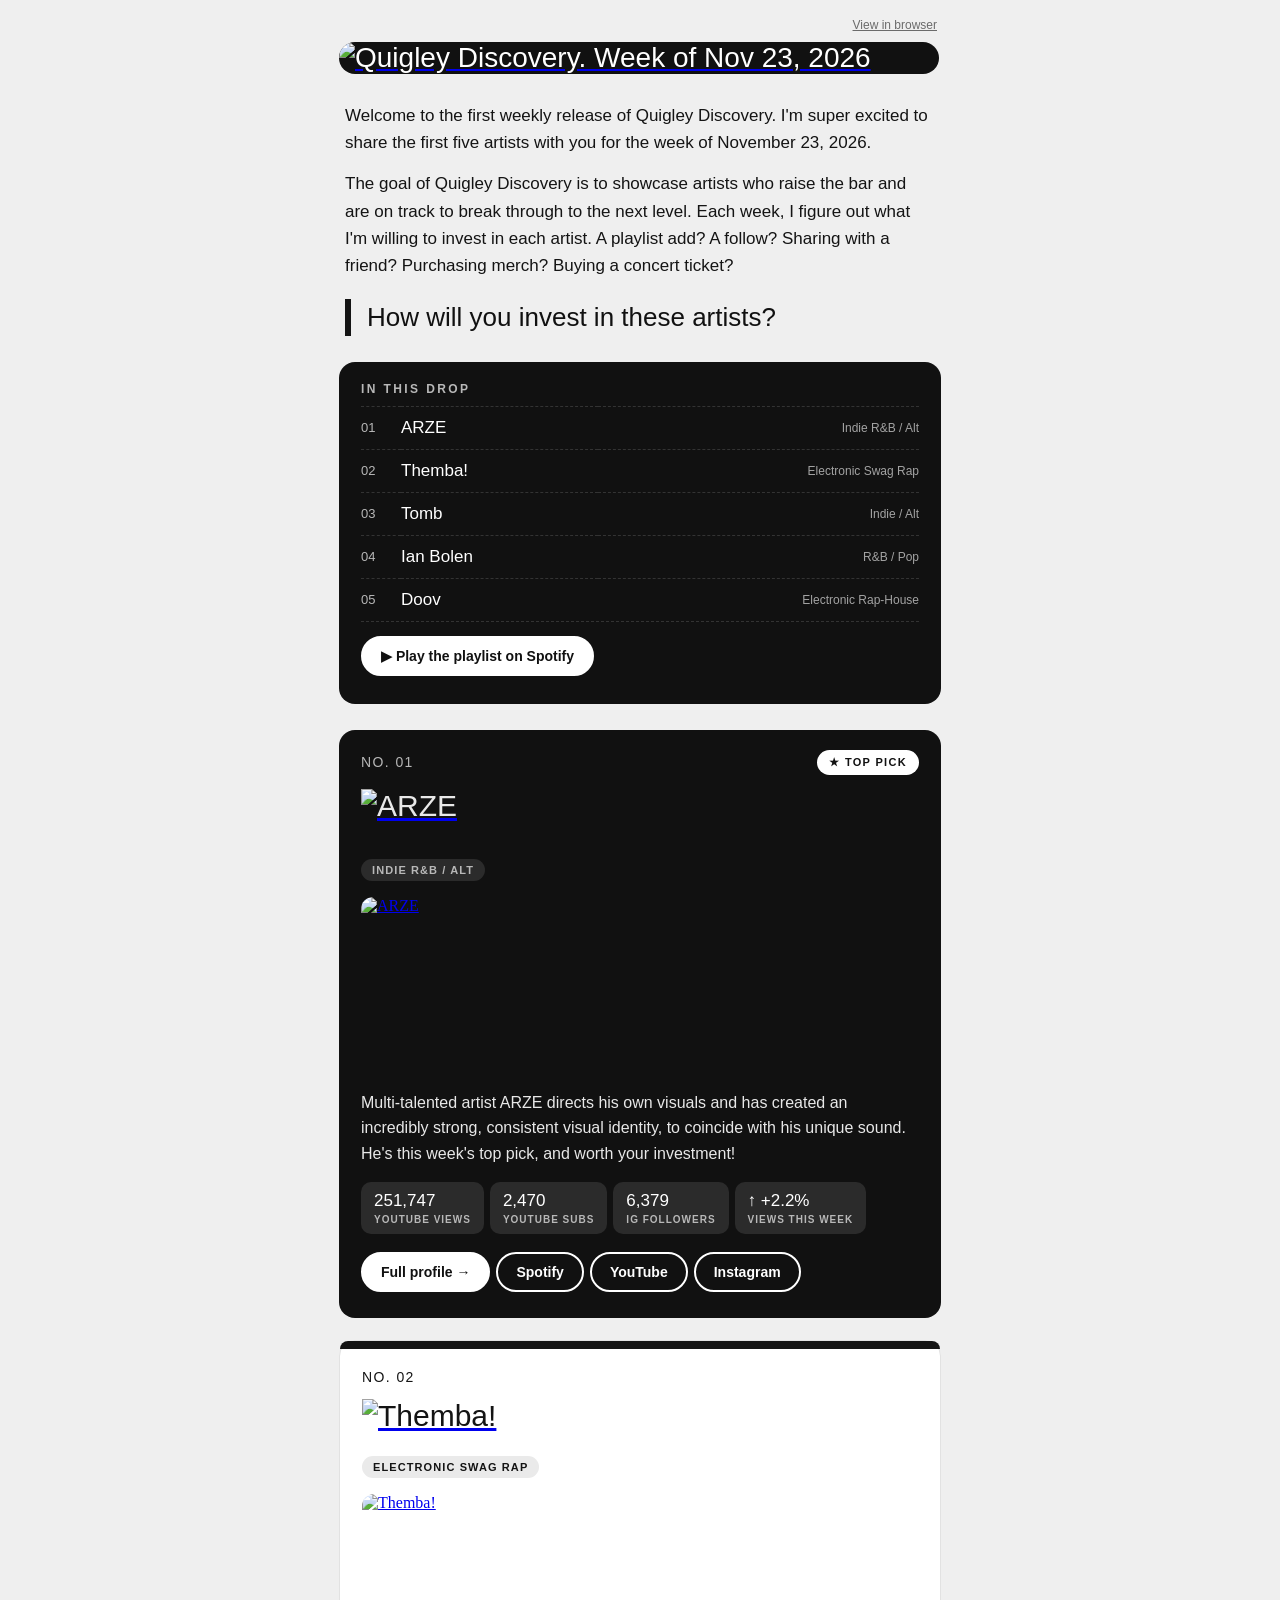
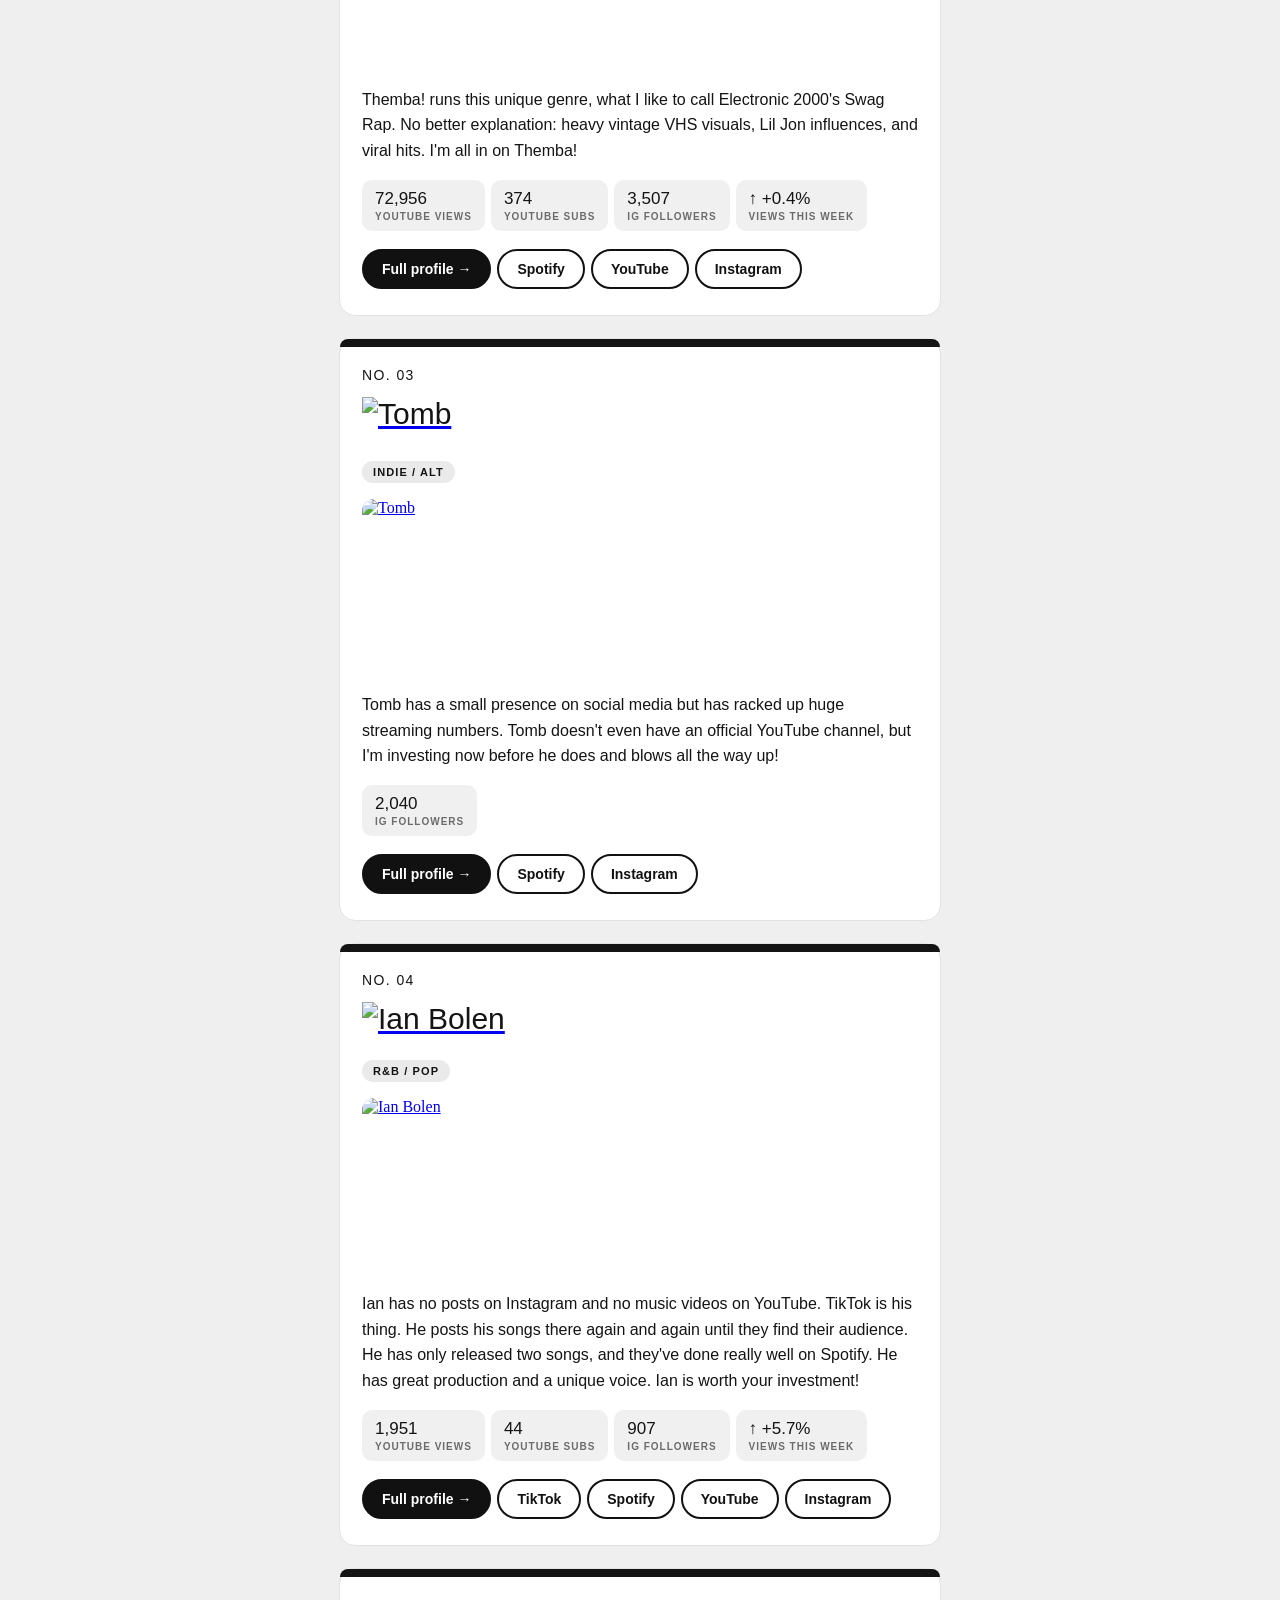
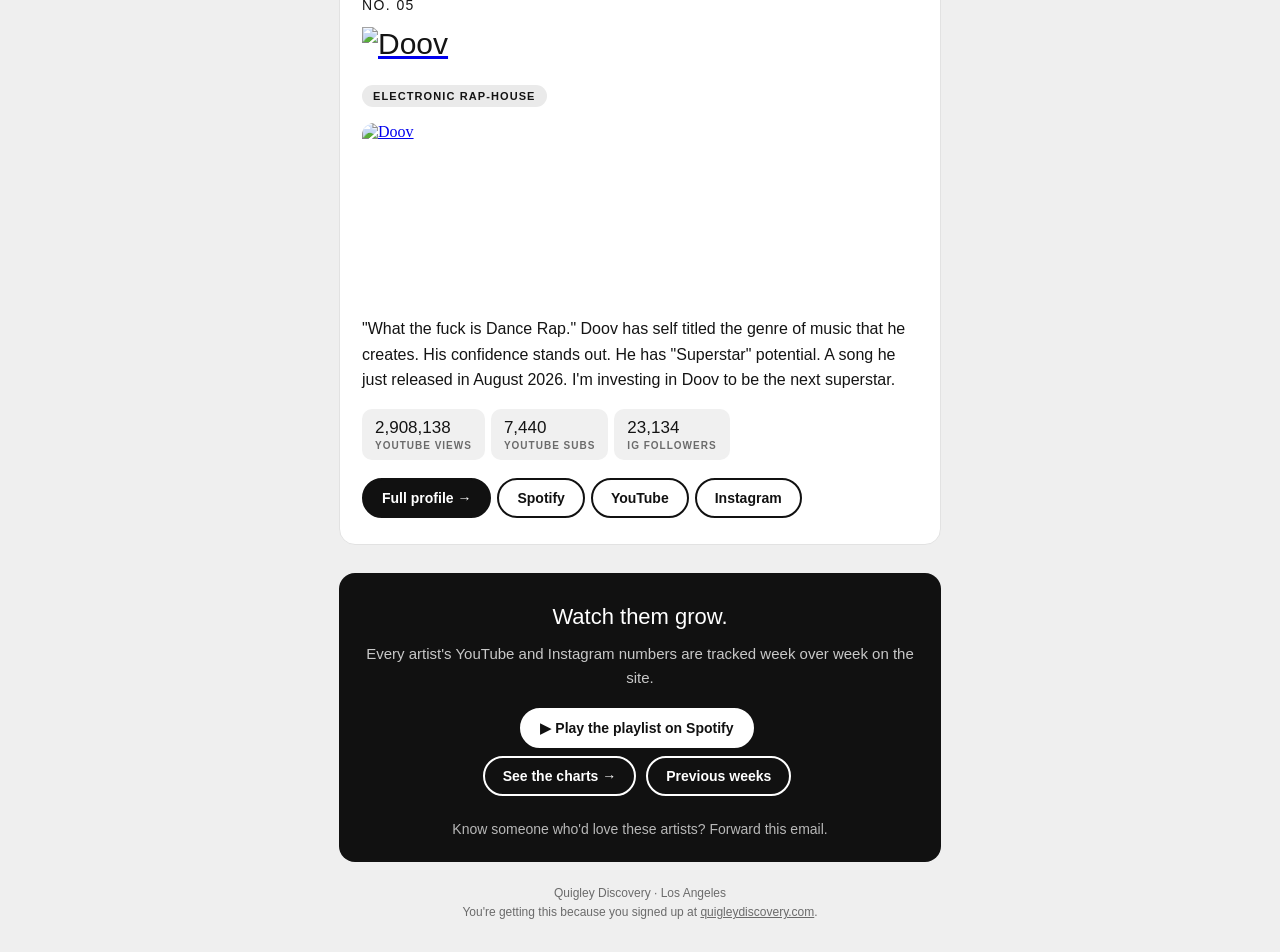
==== commit c27255b5: "Newsletter: each artist's three profile photos in a row Co-Authored-By: Claude Opus 5.5 <noreply@ant" ====
--- a/frontend/email/2026-11-23/index.html
+++ b/frontend/email/2026-11-23/index.html
@@ -51,7 +51,7 @@
          alt="ARZE" style="display:block;max-width:100%;height:auto;border:0;margin:14px 0 12px 0;
          font-family:'Arial Black', Arial, Helvetica, sans-serif;font-size:30px;color:#E8E8E8;"></a>
       <span style="display:inline-block;background:#2B2B2B;color:#B8B8B8;font-family:Arial, Helvetica, sans-serif;font-size:11px;font-weight:bold;letter-spacing:.1em;text-transform:uppercase;padding:5px 11px;border-radius:999px;">Indie R&amp;B / Alt</span>
-      <a href="/artist-arze.html"><img src="/email/2026-11-23/photo-arze.jpg" width="360" height="270" alt="ARZE" style="display:block;width:360px;max-width:100%;height:auto;border:0;border-radius:12px;margin:16px 0 0 0;"></a>
+      <a href="/artist-arze.html"><img src="/email/2026-11-23/photos-arze.jpg" width="556" height="177" alt="ARZE" style="display:block;width:556px;max-width:100%;height:auto;border:0;border-radius:12px;margin:16px 0 0 0;"></a>
       <p style="font-family:Arial, Helvetica, sans-serif;font-size:16px;line-height:1.6;color:#E8E8E8;margin:16px 0 0 0;">Multi-talented artist ARZE directs his own visuals and has created an incredibly strong, consistent visual identity, to coincide with his unique sound. He&#x27;s this week&#x27;s top pick, and worth your investment!</p>
       <div style="margin:16px 0 4px 0;"><div style="display:inline-block;vertical-align:top;background:#2B2B2B;border-radius:10px;padding:9px 13px;margin:0 6px 6px 0;"><div style="font-family:'Arial Black', Arial, Helvetica, sans-serif;font-size:17px;line-height:1.2;color:#FFFFFF;">251,747</div><div style="font-family:Arial, Helvetica, sans-serif;font-size:10px;font-weight:bold;letter-spacing:.1em;text-transform:uppercase;color:#B8B8B8;margin-top:2px;">YouTube views</div></div><div style="display:inline-block;vertical-align:top;background:#2B2B2B;border-radius:10px;padding:9px 13px;margin:0 6px 6px 0;"><div style="font-family:'Arial Black', Arial, Helvetica, sans-serif;font-size:17px;line-height:1.2;color:#FFFFFF;">2,470</div><div style="font-family:Arial, Helvetica, sans-serif;font-size:10px;font-weight:bold;letter-spacing:.1em;text-transform:uppercase;color:#B8B8B8;margin-top:2px;">YouTube subs</div></div><div style="display:inline-block;vertical-align:top;background:#2B2B2B;border-radius:10px;padding:9px 13px;margin:0 6px 6px 0;"><div style="font-family:'Arial Black', Arial, Helvetica, sans-serif;font-size:17px;line-height:1.2;color:#FFFFFF;">6,379</div><div style="font-family:Arial, Helvetica, sans-serif;font-size:10px;font-weight:bold;letter-spacing:.1em;text-transform:uppercase;color:#B8B8B8;margin-top:2px;">IG followers</div></div><div style="display:inline-block;vertical-align:top;background:#2B2B2B;border-radius:10px;padding:9px 13px;margin:0 6px 6px 0;"><div style="font-family:'Arial Black', Arial, Helvetica, sans-serif;font-size:17px;line-height:1.2;color:#FFFFFF;">↑ +2.2%</div><div style="font-family:Arial, Helvetica, sans-serif;font-size:10px;font-weight:bold;letter-spacing:.1em;text-transform:uppercase;color:#B8B8B8;margin-top:2px;">views this week</div></div></div>
       <div style="margin-top:12px;"><a href="/artist-arze.html" style="display:inline-block;background:#FFFFFF;color:#111111;border:2px solid #FFFFFF;padding:10px 18px;border-radius:999px;font-family:Arial, Helvetica, sans-serif;font-size:14px;font-weight:bold;text-decoration:none;margin:0 6px 8px 0;">Full profile →</a><a href="https://open.spotify.com/artist/1mc1ff9UjEKIxGPY8CJdSA" style="display:inline-block;background:transparent;color:#FFFFFF;border:2px solid #FFFFFF;padding:10px 18px;border-radius:999px;font-family:Arial, Helvetica, sans-serif;font-size:14px;font-weight:bold;text-decoration:none;margin:0 6px 8px 0;">Spotify</a><a href="https://youtu.be/oFea3kAnpk0?si=DdUPO1YM6VYQZkXA" style="display:inline-block;background:transparent;color:#FFFFFF;border:2px solid #FFFFFF;padding:10px 18px;border-radius:999px;font-family:Arial, Helvetica, sans-serif;font-size:14px;font-weight:bold;text-decoration:none;margin:0 6px 8px 0;">YouTube</a><a href="https://www.instagram.com/_____arze_____" style="display:inline-block;background:transparent;color:#FFFFFF;border:2px solid #FFFFFF;padding:10px 18px;border-radius:999px;font-family:Arial, Helvetica, sans-serif;font-size:14px;font-weight:bold;text-decoration:none;margin:0 6px 8px 0;">Instagram</a></div>
@@ -71,7 +71,7 @@
          alt="Themba!" style="display:block;max-width:100%;height:auto;border:0;margin:14px 0 12px 0;
          font-family:'Arial Black', Arial, Helvetica, sans-serif;font-size:30px;color:#141414;"></a>
       <span style="display:inline-block;background:#EAEAEA;color:#141414;font-family:Arial, Helvetica, sans-serif;font-size:11px;font-weight:bold;letter-spacing:.1em;text-transform:uppercase;padding:5px 11px;border-radius:999px;">Electronic Swag Rap</span>
-      <a href="/artist-themba.html"><img src="/email/2026-11-23/photo-themba.jpg" width="340" height="340" alt="Themba!" style="display:block;width:340px;max-width:100%;height:auto;border:0;border-radius:12px;margin:16px 0 0 0;"></a>
+      <a href="/artist-themba.html"><img src="/email/2026-11-23/photos-themba.jpg" width="556" height="177" alt="Themba!" style="display:block;width:556px;max-width:100%;height:auto;border:0;border-radius:12px;margin:16px 0 0 0;"></a>
       <p style="font-family:Arial, Helvetica, sans-serif;font-size:16px;line-height:1.6;color:#141414;margin:16px 0 0 0;">Themba! runs this unique genre, what I like to call Electronic 2000&#x27;s Swag Rap. No better explanation: heavy vintage VHS visuals, Lil Jon influences, and viral hits. I&#x27;m all in on Themba!</p>
       <div style="margin:16px 0 4px 0;"><div style="display:inline-block;vertical-align:top;background:#F0F0F0;border-radius:10px;padding:9px 13px;margin:0 6px 6px 0;"><div style="font-family:'Arial Black', Arial, Helvetica, sans-serif;font-size:17px;line-height:1.2;color:#141414;">72,956</div><div style="font-family:Arial, Helvetica, sans-serif;font-size:10px;font-weight:bold;letter-spacing:.1em;text-transform:uppercase;color:#6B6B6B;margin-top:2px;">YouTube views</div></div><div style="display:inline-block;vertical-align:top;background:#F0F0F0;border-radius:10px;padding:9px 13px;margin:0 6px 6px 0;"><div style="font-family:'Arial Black', Arial, Helvetica, sans-serif;font-size:17px;line-height:1.2;color:#141414;">374</div><div style="font-family:Arial, Helvetica, sans-serif;font-size:10px;font-weight:bold;letter-spacing:.1em;text-transform:uppercase;color:#6B6B6B;margin-top:2px;">YouTube subs</div></div><div style="display:inline-block;vertical-align:top;background:#F0F0F0;border-radius:10px;padding:9px 13px;margin:0 6px 6px 0;"><div style="font-family:'Arial Black', Arial, Helvetica, sans-serif;font-size:17px;line-height:1.2;color:#141414;">3,507</div><div style="font-family:Arial, Helvetica, sans-serif;font-size:10px;font-weight:bold;letter-spacing:.1em;text-transform:uppercase;color:#6B6B6B;margin-top:2px;">IG followers</div></div><div style="display:inline-block;vertical-align:top;background:#F0F0F0;border-radius:10px;padding:9px 13px;margin:0 6px 6px 0;"><div style="font-family:'Arial Black', Arial, Helvetica, sans-serif;font-size:17px;line-height:1.2;color:#141414;">↑ +0.4%</div><div style="font-family:Arial, Helvetica, sans-serif;font-size:10px;font-weight:bold;letter-spacing:.1em;text-transform:uppercase;color:#6B6B6B;margin-top:2px;">views this week</div></div></div>
       <div style="margin-top:12px;"><a href="/artist-themba.html" style="display:inline-block;background:#111111;color:#FFFFFF;border:2px solid #111111;padding:10px 18px;border-radius:999px;font-family:Arial, Helvetica, sans-serif;font-size:14px;font-weight:bold;text-decoration:none;margin:0 6px 8px 0;">Full profile →</a><a href="https://open.spotify.com/artist/42rqSuMW9VQ8ccRKgpOZOD" style="display:inline-block;background:transparent;color:#111111;border:2px solid #111111;padding:10px 18px;border-radius:999px;font-family:Arial, Helvetica, sans-serif;font-size:14px;font-weight:bold;text-decoration:none;margin:0 6px 8px 0;">Spotify</a><a href="https://youtu.be/y43o6mVcnL4?si=lgsZPemz0tMBEzfY" style="display:inline-block;background:transparent;color:#111111;border:2px solid #111111;padding:10px 18px;border-radius:999px;font-family:Arial, Helvetica, sans-serif;font-size:14px;font-weight:bold;text-decoration:none;margin:0 6px 8px 0;">YouTube</a><a href="https://www.instagram.com/thembaaaaaaaaaa/" style="display:inline-block;background:transparent;color:#111111;border:2px solid #111111;padding:10px 18px;border-radius:999px;font-family:Arial, Helvetica, sans-serif;font-size:14px;font-weight:bold;text-decoration:none;margin:0 6px 8px 0;">Instagram</a></div>
@@ -91,7 +91,7 @@
          alt="Tomb" style="display:block;max-width:100%;height:auto;border:0;margin:14px 0 12px 0;
          font-family:'Arial Black', Arial, Helvetica, sans-serif;font-size:30px;color:#141414;"></a>
       <span style="display:inline-block;background:#EAEAEA;color:#141414;font-family:Arial, Helvetica, sans-serif;font-size:11px;font-weight:bold;letter-spacing:.1em;text-transform:uppercase;padding:5px 11px;border-radius:999px;">Indie / Alt</span>
-      <a href="/artist-tomb.html"><img src="/email/2026-11-23/photo-tomb.jpg" width="360" height="261" alt="Tomb" style="display:block;width:360px;max-width:100%;height:auto;border:0;border-radius:12px;margin:16px 0 0 0;"></a>
+      <a href="/artist-tomb.html"><img src="/email/2026-11-23/photos-tomb.jpg" width="556" height="177" alt="Tomb" style="display:block;width:556px;max-width:100%;height:auto;border:0;border-radius:12px;margin:16px 0 0 0;"></a>
       <p style="font-family:Arial, Helvetica, sans-serif;font-size:16px;line-height:1.6;color:#141414;margin:16px 0 0 0;">Tomb has a small presence on social media but has racked up huge streaming numbers. Tomb doesn&#x27;t even have an official YouTube channel, but I&#x27;m investing now before he does and blows all the way up!</p>
       <div style="margin:16px 0 4px 0;"><div style="display:inline-block;vertical-align:top;background:#F0F0F0;border-radius:10px;padding:9px 13px;margin:0 6px 6px 0;"><div style="font-family:'Arial Black', Arial, Helvetica, sans-serif;font-size:17px;line-height:1.2;color:#141414;">2,040</div><div style="font-family:Arial, Helvetica, sans-serif;font-size:10px;font-weight:bold;letter-spacing:.1em;text-transform:uppercase;color:#6B6B6B;margin-top:2px;">IG followers</div></div></div>
       <div style="margin-top:12px;"><a href="/artist-tomb.html" style="display:inline-block;background:#111111;color:#FFFFFF;border:2px solid #111111;padding:10px 18px;border-radius:999px;font-family:Arial, Helvetica, sans-serif;font-size:14px;font-weight:bold;text-decoration:none;margin:0 6px 8px 0;">Full profile →</a><a href="https://open.spotify.com/artist/4udkKl2jIWRX7CzPthWTvF" style="display:inline-block;background:transparent;color:#111111;border:2px solid #111111;padding:10px 18px;border-radius:999px;font-family:Arial, Helvetica, sans-serif;font-size:14px;font-weight:bold;text-decoration:none;margin:0 6px 8px 0;">Spotify</a><a href="https://www.instagram.com/tomb.___/" style="display:inline-block;background:transparent;color:#111111;border:2px solid #111111;padding:10px 18px;border-radius:999px;font-family:Arial, Helvetica, sans-serif;font-size:14px;font-weight:bold;text-decoration:none;margin:0 6px 8px 0;">Instagram</a></div>
@@ -111,7 +111,7 @@
          alt="Ian Bolen" style="display:block;max-width:100%;height:auto;border:0;margin:14px 0 12px 0;
          font-family:'Arial Black', Arial, Helvetica, sans-serif;font-size:30px;color:#141414;"></a>
       <span style="display:inline-block;background:#EAEAEA;color:#141414;font-family:Arial, Helvetica, sans-serif;font-size:11px;font-weight:bold;letter-spacing:.1em;text-transform:uppercase;padding:5px 11px;border-radius:999px;">R&amp;B / Pop</span>
-      <a href="/artist-ianbolen.html"><img src="/email/2026-11-23/photo-ian-bolen.jpg" width="283" height="340" alt="Ian Bolen" style="display:block;width:283px;max-width:100%;height:auto;border:0;border-radius:12px;margin:16px 0 0 0;"></a>
+      <a href="/artist-ianbolen.html"><img src="/email/2026-11-23/photos-ian-bolen.jpg" width="556" height="177" alt="Ian Bolen" style="display:block;width:556px;max-width:100%;height:auto;border:0;border-radius:12px;margin:16px 0 0 0;"></a>
       <p style="font-family:Arial, Helvetica, sans-serif;font-size:16px;line-height:1.6;color:#141414;margin:16px 0 0 0;">Ian has no posts on Instagram and no music videos on YouTube. TikTok is his thing. He posts his songs there again and again until they find their audience. He has only released two songs, and they&#x27;ve done really well on Spotify. He has great production and a unique voice. Ian is worth your investment!</p>
       <div style="margin:16px 0 4px 0;"><div style="display:inline-block;vertical-align:top;background:#F0F0F0;border-radius:10px;padding:9px 13px;margin:0 6px 6px 0;"><div style="font-family:'Arial Black', Arial, Helvetica, sans-serif;font-size:17px;line-height:1.2;color:#141414;">1,951</div><div style="font-family:Arial, Helvetica, sans-serif;font-size:10px;font-weight:bold;letter-spacing:.1em;text-transform:uppercase;color:#6B6B6B;margin-top:2px;">YouTube views</div></div><div style="display:inline-block;vertical-align:top;background:#F0F0F0;border-radius:10px;padding:9px 13px;margin:0 6px 6px 0;"><div style="font-family:'Arial Black', Arial, Helvetica, sans-serif;font-size:17px;line-height:1.2;color:#141414;">44</div><div style="font-family:Arial, Helvetica, sans-serif;font-size:10px;font-weight:bold;letter-spacing:.1em;text-transform:uppercase;color:#6B6B6B;margin-top:2px;">YouTube subs</div></div><div style="display:inline-block;vertical-align:top;background:#F0F0F0;border-radius:10px;padding:9px 13px;margin:0 6px 6px 0;"><div style="font-family:'Arial Black', Arial, Helvetica, sans-serif;font-size:17px;line-height:1.2;color:#141414;">907</div><div style="font-family:Arial, Helvetica, sans-serif;font-size:10px;font-weight:bold;letter-spacing:.1em;text-transform:uppercase;color:#6B6B6B;margin-top:2px;">IG followers</div></div><div style="display:inline-block;vertical-align:top;background:#F0F0F0;border-radius:10px;padding:9px 13px;margin:0 6px 6px 0;"><div style="font-family:'Arial Black', Arial, Helvetica, sans-serif;font-size:17px;line-height:1.2;color:#141414;">↑ +5.7%</div><div style="font-family:Arial, Helvetica, sans-serif;font-size:10px;font-weight:bold;letter-spacing:.1em;text-transform:uppercase;color:#6B6B6B;margin-top:2px;">views this week</div></div></div>
       <div style="margin-top:12px;"><a href="/artist-ianbolen.html" style="display:inline-block;background:#111111;color:#FFFFFF;border:2px solid #111111;padding:10px 18px;border-radius:999px;font-family:Arial, Helvetica, sans-serif;font-size:14px;font-weight:bold;text-decoration:none;margin:0 6px 8px 0;">Full profile →</a><a href="https://www.tiktok.com/@ianbolen" style="display:inline-block;background:transparent;color:#111111;border:2px solid #111111;padding:10px 18px;border-radius:999px;font-family:Arial, Helvetica, sans-serif;font-size:14px;font-weight:bold;text-decoration:none;margin:0 6px 8px 0;">TikTok</a><a href="https://open.spotify.com/artist/5E2qcj2QQnEN61NePeYDDo" style="display:inline-block;background:transparent;color:#111111;border:2px solid #111111;padding:10px 18px;border-radius:999px;font-family:Arial, Helvetica, sans-serif;font-size:14px;font-weight:bold;text-decoration:none;margin:0 6px 8px 0;">Spotify</a><a href="https://youtu.be/2hPu_C3C3QU?si=trLALnZj9ygLRa__" style="display:inline-block;background:transparent;color:#111111;border:2px solid #111111;padding:10px 18px;border-radius:999px;font-family:Arial, Helvetica, sans-serif;font-size:14px;font-weight:bold;text-decoration:none;margin:0 6px 8px 0;">YouTube</a><a href="https://www.instagram.com/ianbolen/?hl=en" style="display:inline-block;background:transparent;color:#111111;border:2px solid #111111;padding:10px 18px;border-radius:999px;font-family:Arial, Helvetica, sans-serif;font-size:14px;font-weight:bold;text-decoration:none;margin:0 6px 8px 0;">Instagram</a></div>
@@ -131,7 +131,7 @@
          alt="Doov" style="display:block;max-width:100%;height:auto;border:0;margin:14px 0 12px 0;
          font-family:'Arial Black', Arial, Helvetica, sans-serif;font-size:30px;color:#141414;"></a>
       <span style="display:inline-block;background:#EAEAEA;color:#141414;font-family:Arial, Helvetica, sans-serif;font-size:11px;font-weight:bold;letter-spacing:.1em;text-transform:uppercase;padding:5px 11px;border-radius:999px;">Electronic Rap-House</span>
-      <a href="/artist-doov.html"><img src="/email/2026-11-23/photo-doov.jpg" width="276" height="340" alt="Doov" style="display:block;width:276px;max-width:100%;height:auto;border:0;border-radius:12px;margin:16px 0 0 0;"></a>
+      <a href="/artist-doov.html"><img src="/email/2026-11-23/photos-doov.jpg" width="556" height="177" alt="Doov" style="display:block;width:556px;max-width:100%;height:auto;border:0;border-radius:12px;margin:16px 0 0 0;"></a>
       <p style="font-family:Arial, Helvetica, sans-serif;font-size:16px;line-height:1.6;color:#141414;margin:16px 0 0 0;">&quot;What the fuck is Dance Rap.&quot; Doov has self titled the genre of music that he creates. His confidence stands out. He has &quot;Superstar&quot; potential. A song he just released in August 2026. I&#x27;m investing in Doov to be the next superstar.</p>
       <div style="margin:16px 0 4px 0;"><div style="display:inline-block;vertical-align:top;background:#F0F0F0;border-radius:10px;padding:9px 13px;margin:0 6px 6px 0;"><div style="font-family:'Arial Black', Arial, Helvetica, sans-serif;font-size:17px;line-height:1.2;color:#141414;">2,908,138</div><div style="font-family:Arial, Helvetica, sans-serif;font-size:10px;font-weight:bold;letter-spacing:.1em;text-transform:uppercase;color:#6B6B6B;margin-top:2px;">YouTube views</div></div><div style="display:inline-block;vertical-align:top;background:#F0F0F0;border-radius:10px;padding:9px 13px;margin:0 6px 6px 0;"><div style="font-family:'Arial Black', Arial, Helvetica, sans-serif;font-size:17px;line-height:1.2;color:#141414;">7,440</div><div style="font-family:Arial, Helvetica, sans-serif;font-size:10px;font-weight:bold;letter-spacing:.1em;text-transform:uppercase;color:#6B6B6B;margin-top:2px;">YouTube subs</div></div><div style="display:inline-block;vertical-align:top;background:#F0F0F0;border-radius:10px;padding:9px 13px;margin:0 6px 6px 0;"><div style="font-family:'Arial Black', Arial, Helvetica, sans-serif;font-size:17px;line-height:1.2;color:#141414;">23,134</div><div style="font-family:Arial, Helvetica, sans-serif;font-size:10px;font-weight:bold;letter-spacing:.1em;text-transform:uppercase;color:#6B6B6B;margin-top:2px;">IG followers</div></div></div>
       <div style="margin-top:12px;"><a href="/artist-doov.html" style="display:inline-block;background:#111111;color:#FFFFFF;border:2px solid #111111;padding:10px 18px;border-radius:999px;font-family:Arial, Helvetica, sans-serif;font-size:14px;font-weight:bold;text-decoration:none;margin:0 6px 8px 0;">Full profile →</a><a href="https://open.spotify.com/artist/5HRGHEtYLGW78bYOxCmhnm" style="display:inline-block;background:transparent;color:#111111;border:2px solid #111111;padding:10px 18px;border-radius:999px;font-family:Arial, Helvetica, sans-serif;font-size:14px;font-weight:bold;text-decoration:none;margin:0 6px 8px 0;">Spotify</a><a href="https://www.youtube.com/channel/UCbQQA5AQYX9pkh76fo8-P5g" style="display:inline-block;background:transparent;color:#111111;border:2px solid #111111;padding:10px 18px;border-radius:999px;font-family:Arial, Helvetica, sans-serif;font-size:14px;font-weight:bold;text-decoration:none;margin:0 6px 8px 0;">YouTube</a><a href="https://www.instagram.com/itsdoov/" style="display:inline-block;background:transparent;color:#111111;border:2px solid #111111;padding:10px 18px;border-radius:999px;font-family:Arial, Helvetica, sans-serif;font-size:14px;font-weight:bold;text-decoration:none;margin:0 6px 8px 0;">Instagram</a></div>
